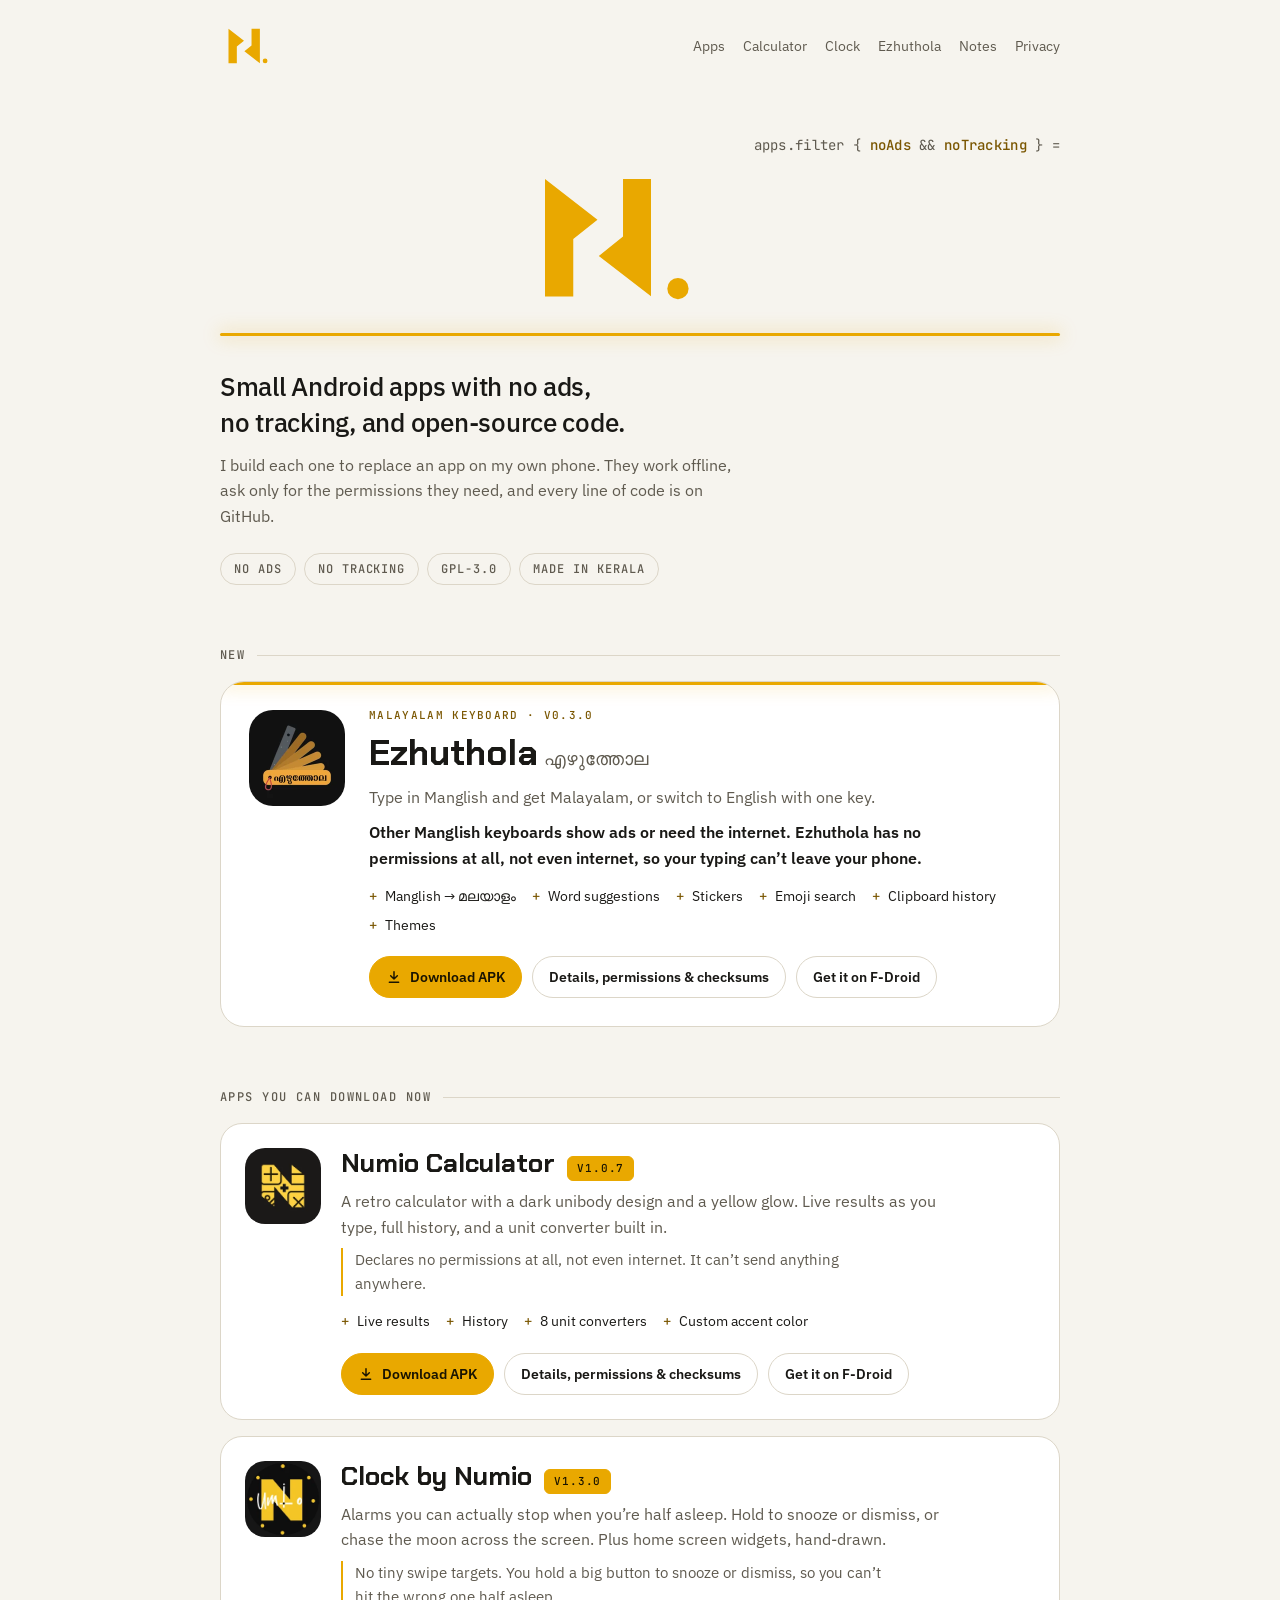
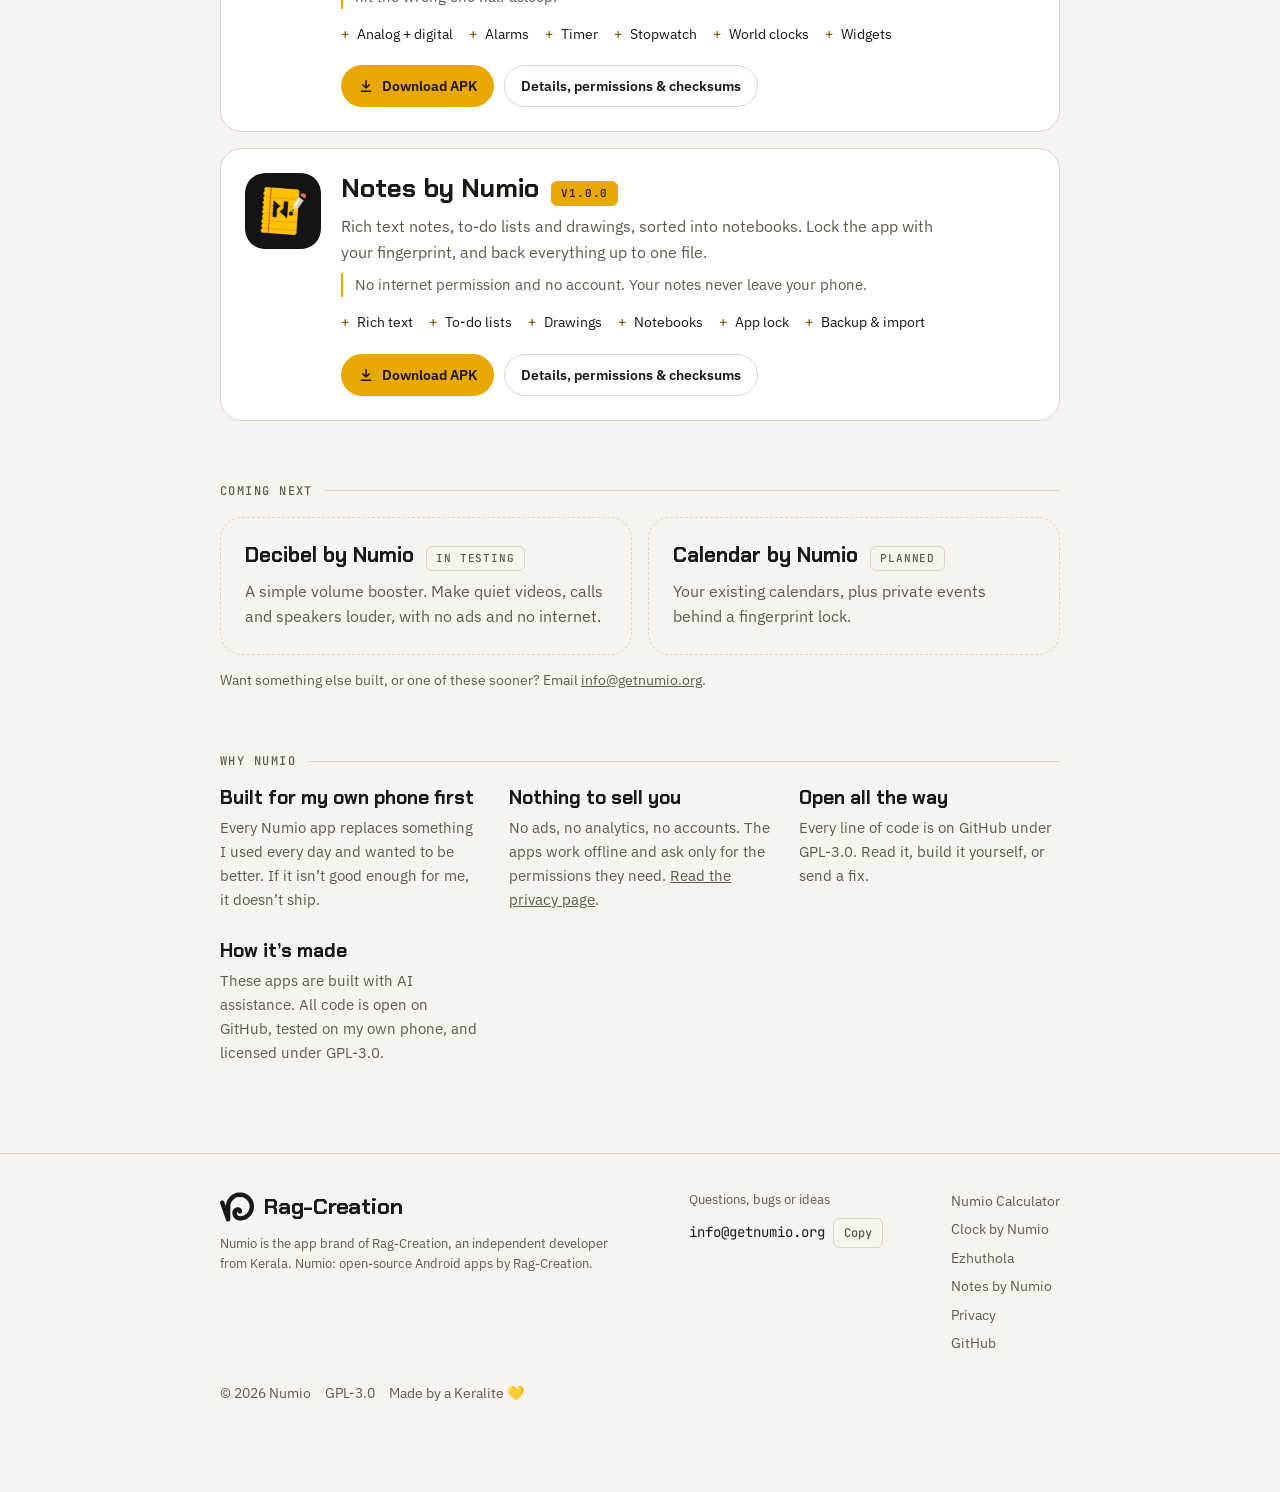
==== index.html @ a5acff94 "Add Notes by Numio, Decibel by Numio in testing" ====
<!doctype html>
<html lang="en">
<head>
<meta charset="utf-8">
<meta name="viewport" content="width=device-width, initial-scale=1, viewport-fit=cover">
<title>Numio: open-source Android apps with no ads</title>
<meta name="description" content="Numio makes small, open-source Android apps with no ads and no tracking: Numio Calculator, Clock by Numio, Notes by Numio, and Ezhuthola, a Malayalam keyboard. By Rag-Creation.">
<meta name="theme-color" content="#0f0f0e">
<link rel="canonical" href="https://getnumio.org/">
<link rel="icon" href="/favicon.svg" type="image/svg+xml">
<link rel="icon" href="/favicon.ico" sizes="32x32">
<link rel="apple-touch-icon" href="/apple-touch-icon.png">
<meta property="og:type" content="website">
<meta property="og:site_name" content="Numio">
<meta property="og:title" content="Numio: open-source Android apps with no ads">
<meta property="og:description" content="Numio makes small, open-source Android apps with no ads and no tracking: Numio Calculator, Clock by Numio, Notes by Numio, and Ezhuthola, a Malayalam keyboard. By Rag-Creation.">
<meta property="og:url" content="https://getnumio.org/">
<meta property="og:image" content="https://getnumio.org/assets/img/og.png">
<meta property="og:image:width" content="1200">
<meta property="og:image:height" content="630">
<meta property="og:image:alt" content="Numio logo: open-source Android apps, no ads, no tracking">
<meta name="twitter:card" content="summary_large_image">
<meta name="twitter:title" content="Numio: open-source Android apps with no ads">
<meta name="twitter:description" content="Numio makes small, open-source Android apps with no ads and no tracking: Numio Calculator, Clock by Numio, Notes by Numio, and Ezhuthola, a Malayalam keyboard. By Rag-Creation.">
<meta name="twitter:image" content="https://getnumio.org/assets/img/og.png">
<link rel="preload" href="/assets/fonts/chakra-petch-700.woff" as="font" type="font/woff" crossorigin><link rel="preload" href="/assets/fonts/ibm-plex-sans.woff" as="font" type="font/woff" crossorigin>
<link rel="stylesheet" href="/assets/site.css">

</head>
<body>
<a class="skip" href="#main">Skip to content</a>
<div class="wrap">
  <header class="top">
    <a class="mark" href="/" aria-label="Numio home"><svg class="nmark" viewBox="0 0 1000 1000" aria-hidden="true"><polygon points="151.7,190 428.4,404.2 300.7,507 300.7,810 151.7,810" fill="var(--amber)"/><polygon points="712.1,810 435.4,595.8 563.1,493 563.1,190 712.1,190" fill="var(--amber)"/><circle cx="805.7" cy="767.4" r="42.6" fill="var(--amber)"/></svg></a>
    <nav aria-label="Main">
      <a href="#apps">Apps</a>
      <a href="/calculator/">Calculator</a>
      <a href="/clock/">Clock</a>
      <a href="/ezhuthola/">Ezhuthola</a>
      <a href="/notes/">Notes</a>
      <a href="/privacy/">Privacy</a>
    </nav>
  </header>
</div>
<main id="main">
<div class="wrap">
  <section class="hero" aria-labelledby="wordmark">
    <div class="readout" aria-hidden="true">apps.filter { <b>noAds</b> &amp;&amp; <b>noTracking</b> } =</div>
    <h1 id="wordmark" aria-label="Numio" title="Tap to play"><svg class="hn" viewBox="151.7 190 560.4 620" aria-hidden="true"><polygon points="151.7,190 428.4,404.2 300.7,507 300.7,810 151.7,810"/><polygon points="712.1,810 435.4,595.8 563.1,493 563.1,190 712.1,190"/></svg><span class="umio" aria-hidden="true">umio</span><span class="dot" aria-hidden="true"></span></h1>
    <div class="underline" aria-hidden="true"></div>
    <p class="lede">Small Android apps with no ads, no tracking, and open-source code.</p>
    <p class="sublede">I build each one to replace an app on my own phone. They work offline, ask only for the permissions they need, and every line of code is on GitHub.</p>
    <ul class="pledge"><li>No ads</li><li>No tracking</li><li>GPL-3.0</li><li>Made in Kerala</li></ul>
  </section>

  <section class="block" aria-labelledby="ez-label">
    <h2 class="section-label" id="ez-label">New</h2>
    <article class="flagship">
      <img src="/assets/img/ezhuthola.webp" alt="Ezhuthola app icon: a palm leaf with the letter ഴ" width="96" height="96" loading="lazy">
      <div>
        <span class="eyebrow">Malayalam keyboard · v0.3.0</span>
        <h3>Ezhuthola<span class="ml" lang="ml">എഴുത്തോല</span></h3>
        <p>Type in Manglish and get Malayalam, or switch to English with one key.</p>
        <p><strong>Other Manglish keyboards show ads or need the internet. Ezhuthola has no permissions at all, not even internet, so your typing can’t leave your phone.</strong></p>
        <ul class="feats"><li>Manglish → മലയാളം</li><li>Word suggestions</li><li>Stickers</li><li>Emoji search</li><li>Clipboard history</li><li>Themes</li></ul>
        <div class="actions">
          <a class="btn primary" href="https://github.com/rag-creation/ezhuthola/releases/latest" target="_blank" rel="noopener"><svg viewBox="0 0 24 24" fill="none" stroke="currentColor" stroke-width="2.2" stroke-linecap="round" stroke-linejoin="round" aria-hidden="true"><path d="M12 4v11M7 10l5 5 5-5M5 20h14"/></svg>Download APK</a>
          <a class="btn" href="/ezhuthola/">Details, permissions &amp; checksums</a>
          <a class="btn" href="https://f-droid.org/packages/com.rr.numio.ezhuthola/" target="_blank" rel="noopener">Get it on F-Droid</a>
        </div>
      </div>
    </article>
  </section>

  <section class="block" id="apps" aria-labelledby="apps-label">
    <h2 class="section-label" id="apps-label">Apps you can download now</h2>
    <div class="apps">
      <article class="app">
        <img class="icon" src="/assets/img/calculator.webp" alt="Numio Calculator app icon" width="76" height="76" loading="lazy">
        <div>
          <div class="app-head"><h3><a href="/calculator/">Numio Calculator</a></h3><span class="status live">v1.0.7</span></div>
          <p>A retro calculator with a dark unibody design and a yellow glow. Live results as you type, full history, and a unit converter built in.</p>
          <p class="diff">Declares no permissions at all, not even internet. It can’t send anything anywhere.</p>
          <ul class="feats"><li>Live results</li><li>History</li><li>8 unit converters</li><li>Custom accent color</li></ul>
          <div class="actions">
            <a class="btn primary" href="https://github.com/rag-creation/numio/releases/latest" target="_blank" rel="noopener"><svg viewBox="0 0 24 24" fill="none" stroke="currentColor" stroke-width="2.2" stroke-linecap="round" stroke-linejoin="round" aria-hidden="true"><path d="M12 4v11M7 10l5 5 5-5M5 20h14"/></svg>Download APK</a>
            <a class="btn" href="/calculator/">Details, permissions &amp; checksums</a>
            <a class="btn" href="https://f-droid.org/packages/com.rr.numio/" target="_blank" rel="noopener">Get it on F-Droid</a>
          </div>
        </div>
      </article>
      <article class="app">
        <img class="icon" src="/assets/img/clock.webp" alt="Clock by Numio app icon" width="76" height="76" loading="lazy">
        <div>
          <div class="app-head"><h3><a href="/clock/">Clock by Numio</a></h3><span class="status live">v1.3.0</span></div>
          <p>Alarms you can actually stop when you’re half asleep. Hold to snooze or dismiss, or chase the moon across the screen. Plus home screen widgets, hand-drawn.</p>
          <p class="diff">No tiny swipe targets. You hold a big button to snooze or dismiss, so you can’t hit the wrong one half asleep.</p>
          <ul class="feats"><li>Analog + digital</li><li>Alarms</li><li>Timer</li><li>Stopwatch</li><li>World clocks</li><li>Widgets</li></ul>
          <div class="actions">
            <a class="btn primary" href="https://github.com/rag-creation/numio-clock/releases/latest" target="_blank" rel="noopener"><svg viewBox="0 0 24 24" fill="none" stroke="currentColor" stroke-width="2.2" stroke-linecap="round" stroke-linejoin="round" aria-hidden="true"><path d="M12 4v11M7 10l5 5 5-5M5 20h14"/></svg>Download APK</a>
            <a class="btn" href="/clock/">Details, permissions &amp; checksums</a>
            
          </div>
        </div>
      </article>
      <article class="app">
        <img class="icon" src="/assets/img/notes.webp" alt="Notes by Numio app icon" width="76" height="76" loading="lazy">
        <div>
          <div class="app-head"><h3><a href="/notes/">Notes by Numio</a></h3><span class="status live">v1.0.0</span></div>
          <p>Rich text notes, to-do lists and drawings, sorted into notebooks. Lock the app with your fingerprint, and back everything up to one file.</p>
          <p class="diff">No internet permission and no account. Your notes never leave your phone.</p>
          <ul class="feats"><li>Rich text</li><li>To-do lists</li><li>Drawings</li><li>Notebooks</li><li>App lock</li><li>Backup &amp; import</li></ul>
          <div class="actions">
            <a class="btn primary" href="https://github.com/rag-creation/numio-notes/releases/latest" target="_blank" rel="noopener"><svg viewBox="0 0 24 24" fill="none" stroke="currentColor" stroke-width="2.2" stroke-linecap="round" stroke-linejoin="round" aria-hidden="true"><path d="M12 4v11M7 10l5 5 5-5M5 20h14"/></svg>Download APK</a>
            <a class="btn" href="/notes/">Details, permissions &amp; checksums</a>
          </div>
        </div>
      </article>
    </div>
  </section>

  <section class="block" id="roadmap" aria-labelledby="road-label">
    <h2 class="section-label" id="road-label">Coming next</h2>
    <div class="soon">
      <article class="app"><div><div class="app-head"><h3>Decibel by Numio</h3><span class="status">In testing</span></div><p>A simple volume booster. Make quiet videos, calls and speakers louder, with no ads and no internet.</p></div></article>
      <article class="app"><div><div class="app-head"><h3>Calendar by Numio</h3><span class="status">Planned</span></div><p>Your existing calendars, plus private events behind a fingerprint lock.</p></div></article>
    </div>
    <p class="note">Want something else built, or one of these sooner? Email <a href="mailto:info@getnumio.org">info@getnumio.org</a>.</p>
  </section>

  <section class="block" id="why" aria-labelledby="why-label">
    <h2 class="section-label" id="why-label">Why Numio</h2>
    <div class="why">
      <div><h3>Built for my own phone first</h3><p>Every Numio app replaces something I used every day and wanted to be better. If it isn’t good enough for me, it doesn’t ship.</p></div>
      <div><h3>Nothing to sell you</h3><p>No ads, no analytics, no accounts. The apps work offline and ask only for the permissions they need. <a href="/privacy/">Read the privacy page</a>.</p></div>
      <div><h3>Open all the way</h3><p>Every line of code is on GitHub under GPL-3.0. Read it, build it yourself, or send a fix.</p></div>
      <div><h3>How it’s made</h3><p>These apps are built with AI assistance. All code is open on GitHub, tested on my own phone, and licensed under GPL-3.0.</p></div>
    </div>
  </section>
</div>
</main>
<footer id="contact">
  <div class="wrap">
    <div class="foot">
      <div class="foot-col">
        <a class="mark" href="https://github.com/rag-creation" target="_blank" rel="noopener" aria-label="Rag-Creation on GitHub"><svg class="flick" viewBox="0 0 200 200" aria-hidden="true"><path d="M116.6 14.5C115.4 14.5 114.1 14.6 112.8 14.6C111.5 14.7 110.2 14.7 109 14.9C107.7 15 106.4 15.2 105.2 15.4C103.9 15.5 102.6 15.6 101.4 15.8C100.1 16 98.9 16.4 97.6 16.7C96.4 16.9 95.1 17.2 93.9 17.5C92.6 17.9 91.4 18.3 90.2 18.8C89 19.2 87.8 19.7 86.7 20.2C85.5 20.7 84.3 21.2 83.1 21.7C82 22.2 80.8 22.7 79.6 23.3C78.5 23.9 77.4 24.5 76.3 25.1C75.2 25.8 74.1 26.5 73 27.2C71.9 27.9 70.9 28.6 69.8 29.3C68.8 30.1 67.8 30.9 66.8 31.7C65.8 32.5 64.8 33.3 63.8 34.1C62.9 34.9 61.9 35.8 61 36.7C60.1 37.6 59.2 38.5 58.3 39.4C57.4 40.3 56.5 41.3 55.6 42.2C54.8 43.2 54 44.1 53.1 45.1C52.3 46.1 51.6 47.2 50.8 48.2C50 49.2 49.2 50.2 48.5 51.3C47.8 52.3 47.1 53.4 46.4 54.5C45.8 55.6 45.1 56.7 44.5 57.8C43.9 58.9 43.3 60.1 42.8 61.2C42.2 62.4 41.6 63.5 41.1 64.7C40.6 65.9 40.2 67.1 39.8 68.3C39.3 69.5 38.8 70.7 38.4 71.9C38.1 73.1 37.7 74.4 37.4 75.6C37.1 76.8 36.8 78.1 36.5 79.3C36.3 80.6 36.1 81.9 35.9 83.1C35.7 84.4 35.5 85.6 35.3 86.9C35.1 88.2 35.2 89.6 34.9 90.7C34.6 91.8 34 93.6 33.6 93.4C33.1 93.3 32.7 91.1 32.2 89.9C31.8 88.7 31.3 87.5 30.9 86.3C30.5 85 30.1 83.8 29.6 82.6C29.2 81.4 28.8 80.2 28.4 79C27.9 77.8 27.5 76.6 27.1 75.4C26.7 74.2 26.3 72.9 25.8 71.8C25.3 70.6 24.8 69.4 24.1 68.3C23.5 67.2 22.7 66.1 21.8 65.2C21 64.3 20 63.5 18.9 62.8C17.8 62.2 16.6 61.6 15.3 61.4C14.1 61.1 12.8 61 11.5 61.2C10.3 61.3 9 61.6 7.8 62.1C6.6 62.6 5.5 63.3 4.5 64.1C3.6 64.9 2.8 66 2.1 67.1C1.4 68.1 0.9 69.4 0.6 70.6C0.2 71.8 -0 73.1 0 74.4C0 75.6 0.4 76.9 0.7 78.1C1 79.4 1.4 80.6 1.8 81.8C2.2 83 2.7 84.2 3.1 85.4C3.6 86.6 4 87.8 4.4 89C4.8 90.2 5.2 91.5 5.7 92.7C6.1 93.9 6.5 95.1 6.9 96.3C7.4 97.5 7.8 98.7 8.2 99.9C8.7 101.1 9.1 102.3 9.5 103.5C9.9 104.7 10.4 105.9 10.8 107.1C11.2 108.4 11.6 109.6 12.1 110.8C12.5 112 12.9 113.2 13.3 114.4C13.8 115.6 14.2 116.8 14.6 118C15 119.2 15.5 120.4 15.9 121.6C16.3 122.8 16.7 124 17.2 125.3C17.6 126.5 18 127.7 18.5 128.9C18.9 130.1 19.3 131.3 19.7 132.5C20.2 133.7 20.6 134.9 21 136.1C21.4 137.3 21.9 138.5 22.3 139.7C22.7 140.9 23.1 142.2 23.6 143.4C24 144.6 24.4 145.8 24.8 147C25.3 148.2 25.7 149.4 26.1 150.6C26.5 151.8 27 153 27.4 154.2C27.8 155.4 28.2 156.6 28.7 157.9C29.1 159.1 29.5 160.3 30 161.5C30.4 162.7 30.8 163.9 31.2 165.1C31.6 166.3 32.1 167.5 32.5 168.7C32.9 169.9 33.3 171.1 33.8 172.3C34.2 173.5 34.6 174.8 35.1 176C35.6 177.1 36.1 178.3 36.8 179.4C37.5 180.4 38.4 181.4 39.3 182.3C40.2 183.1 41.3 184 42.4 184.6C43.5 185.1 44.8 185.4 46.1 185.5C47.3 185.7 48.6 185.6 49.9 185.4C51.1 185.2 52.4 184.7 53.5 184.2C54.7 183.6 55.8 183 56.8 182.2C57.7 181.3 58.4 180.2 59 179.1C59.6 178 59.9 176.7 60.2 175.4C60.5 174.2 60.5 172.9 60.6 171.6C60.7 170.4 60.6 169.1 60.6 167.8C60.6 166.5 60.6 165.2 60.6 163.9C60.6 162.7 60.6 161.4 60.6 160.1C60.6 158.8 60.6 157.5 60.6 156.3C60.6 155 60.6 153.7 60.6 152.4C60.6 151.1 60.6 149.9 60.6 148.6C60.6 147.3 60.6 146 60.6 144.7C60.6 143.5 60.6 142.2 60.6 140.9C60.6 139.6 60.6 138.3 60.6 137.1C60.6 135.8 60.6 134.5 60.6 133.2C60.6 131.9 60.6 130.7 60.6 129.4C60.6 128.1 60.6 126.8 60.6 125.5C60.6 124.3 60.6 123 60.6 121.7C60.6 120.4 60.6 119.1 60.6 117.9C60.6 116.6 60.6 115.3 60.6 114C60.6 112.7 60.6 111.5 60.6 110.2C60.6 108.9 60.6 107.6 60.6 106.3C60.6 105.1 60.6 103.8 60.6 102.5C60.6 101.2 60.6 99.9 60.6 98.7C60.6 97.4 60.7 96.1 60.8 94.8C60.9 93.5 60.9 92.3 61 91C61.1 89.7 61.2 88.4 61.4 87.2C61.6 85.9 62 84.7 62.4 83.5C62.8 82.2 63.2 81 63.5 79.8C63.9 78.6 64.2 77.3 64.7 76.1C65.1 74.9 65.7 73.8 66.2 72.6C66.8 71.5 67.4 70.3 68 69.2C68.7 68.1 69.3 67 70 65.9C70.7 64.9 71.6 63.9 72.4 62.9C73.2 61.9 74 60.9 74.9 60C75.7 59 76.5 58 77.4 57.1C78.3 56.2 79.3 55.4 80.2 54.5C81.2 53.6 82.1 52.7 83.1 51.9C84.1 51.1 85.1 50.3 86.2 49.7C87.3 49 88.4 48.4 89.5 47.8C90.7 47.2 91.8 46.6 92.9 46C94.1 45.4 95.2 44.8 96.4 44.4C97.6 43.9 98.8 43.5 100.1 43.2C101.3 42.8 102.5 42.4 103.8 42.1C105 41.8 106.2 41.6 107.5 41.4C108.8 41.2 110.1 41.1 111.3 41C112.6 40.8 113.9 40.6 115.1 40.5C116.4 40.5 117.7 40.5 119 40.5C120.3 40.6 121.5 40.8 122.8 40.9C124.1 41.1 125.4 41.1 126.6 41.3C127.9 41.5 129.2 41.7 130.4 42C131.6 42.3 132.9 42.7 134.1 43C135.3 43.4 136.6 43.7 137.8 44.2C139 44.6 140.1 45.2 141.2 45.8C142.4 46.3 143.5 47 144.6 47.6C145.8 48.2 146.9 48.7 148 49.4C149.1 50.1 150.2 50.8 151.2 51.6C152.2 52.4 153.1 53.3 154 54.1C155 55 156 55.8 156.9 56.7C157.8 57.6 158.6 58.6 159.5 59.6C160.3 60.5 161.1 61.5 161.9 62.5C162.7 63.5 163.6 64.5 164.3 65.5C165.1 66.6 165.7 67.7 166.3 68.8C167 69.9 167.6 71 168.2 72.1C168.7 73.3 169.3 74.4 169.8 75.6C170.3 76.8 170.6 78.1 171 79.3C171.4 80.5 171.8 81.7 172.1 82.9C172.5 84.2 172.9 85.4 173.1 86.7C173.4 87.9 173.4 89.2 173.6 90.5C173.7 91.7 173.8 93 173.9 94.3C173.9 95.6 174 96.9 174 98.1C173.9 99.4 173.8 100.7 173.7 102C173.6 103.2 173.4 104.5 173.3 105.8C173.1 107 172.9 108.3 172.6 109.6C172.4 110.8 171.9 112 171.6 113.2C171.2 114.5 170.9 115.7 170.5 116.9C170 118.1 169.5 119.3 169 120.5C168.4 121.6 167.8 122.7 167.2 123.9C166.6 125 166.1 126.2 165.4 127.3C164.7 128.3 164 129.4 163.2 130.4C162.4 131.4 161.6 132.4 160.8 133.4C160 134.4 159.2 135.4 158.4 136.4C157.5 137.3 156.6 138.2 155.6 139C154.7 139.9 153.6 140.7 152.7 141.5C151.7 142.3 150.7 143.2 149.7 143.9C148.7 144.7 147.6 145.3 146.5 146C145.4 146.7 144.2 147.2 143.1 147.8C142 148.4 140.9 149.1 139.7 149.6C138.5 150.2 137.4 150.7 136.2 151.1C134.9 151.5 133.7 151.8 132.4 152.1C131.2 152.4 130 152.8 128.7 153.1C127.5 153.3 126.2 153.5 124.9 153.6C123.7 153.7 122.4 153.7 121.1 153.8C119.8 153.8 118.5 153.9 117.3 153.8C116 153.8 114.7 153.7 113.4 153.4C112.2 153.1 111 152.8 109.8 152.3C108.6 151.8 107.4 151.2 106.4 150.5C105.4 149.8 104.4 148.8 103.6 147.9C102.7 146.9 102 145.9 101.3 144.8C100.6 143.7 100 142.6 99.6 141.4C99.1 140.2 98.8 138.9 98.7 137.7C98.5 136.4 98.4 135 98.6 133.8C98.9 132.6 99.4 131.3 100.2 130.4C101 129.5 102.5 128.2 103.3 128.4C104.2 128.5 104.8 130.2 105.5 131.2C106.2 132.3 106.7 133.5 107.5 134.5C108.3 135.5 109.3 136.4 110.3 137.1C111.4 137.8 112.6 138.3 113.8 138.6C115 139 116.3 139 117.6 139C118.9 139 120.2 138.9 121.4 138.5C122.6 138.1 123.8 137.5 124.8 136.7C125.8 136 126.8 135 127.5 134C128.3 133 128.9 131.8 129.3 130.7C129.7 129.5 130 128.2 130.1 126.9C130.2 125.6 130.2 124.3 130 123.1C129.9 121.8 129.6 120.5 129.3 119.3C128.9 118.1 128.5 116.9 127.9 115.7C127.4 114.6 126.7 113.5 126 112.4C125.2 111.4 124.4 110.4 123.5 109.5C122.6 108.5 121.7 107.6 120.7 106.8C119.7 106 118.6 105.3 117.5 104.7C116.4 104.1 115.2 103.5 114.1 103.1C112.9 102.6 111.6 102.3 110.4 102C109.1 101.8 107.8 101.7 106.5 101.7C105.3 101.7 104 101.8 102.7 101.9C101.4 102.1 100.2 102.2 98.9 102.5C97.7 102.8 96.4 103.1 95.2 103.5C94 103.9 92.8 104.3 91.6 104.9C90.4 105.4 89.3 106 88.2 106.6C87.1 107.3 86.1 108.1 85.1 108.9C84.1 109.7 83.1 110.5 82.2 111.4C81.3 112.3 80.5 113.3 79.7 114.3C78.9 115.3 78.1 116.3 77.4 117.4C76.7 118.5 76.1 119.6 75.6 120.8C75.1 121.9 74.7 123.2 74.3 124.4C73.9 125.6 73.4 126.8 73.2 128.1C72.9 129.3 72.8 130.6 72.7 131.9C72.6 133.1 72.6 134.4 72.6 135.7C72.6 137 72.7 138.3 72.9 139.5C73 140.8 73.1 142.1 73.3 143.3C73.6 144.6 73.9 145.8 74.3 147.1C74.6 148.3 74.9 149.6 75.4 150.7C75.8 151.9 76.3 153.1 76.9 154.3C77.5 155.4 78.1 156.6 78.7 157.6C79.4 158.7 80.1 159.8 80.8 160.9C81.6 161.9 82.4 162.9 83.2 163.8C84 164.8 84.8 165.9 85.7 166.8C86.6 167.7 87.6 168.5 88.6 169.3C89.6 170.1 90.5 171 91.6 171.7C92.6 172.5 93.7 173.1 94.8 173.8C95.9 174.4 97 175.1 98.2 175.6C99.3 176.2 100.5 176.7 101.7 177.1C102.9 177.6 104.2 177.9 105.4 178.2C106.6 178.6 107.9 178.9 109.1 179.2C110.4 179.4 111.7 179.4 112.9 179.5C114.2 179.6 115.5 179.7 116.8 179.8C118 179.8 119.3 179.7 120.6 179.7C121.9 179.6 123.2 179.6 124.4 179.5C125.7 179.4 127 179.3 128.3 179.2C129.5 179 130.8 178.8 132.1 178.6C133.3 178.4 134.6 178.1 135.8 177.8C137.1 177.5 138.3 177.1 139.5 176.8C140.7 176.4 142 176 143.2 175.7C144.4 175.3 145.6 174.9 146.8 174.4C148 174 149.2 173.5 150.4 173C151.6 172.5 152.8 172 153.9 171.4C155.1 170.9 156.2 170.3 157.3 169.7C158.4 169 159.5 168.4 160.6 167.7C161.7 167 162.8 166.3 163.8 165.6C164.8 164.8 165.8 164 166.8 163.2C167.9 162.5 168.9 161.7 169.9 160.9C170.9 160.1 171.8 159.2 172.7 158.3C173.7 157.5 174.6 156.6 175.6 155.7C176.5 154.8 177.3 153.8 178.2 152.9C179.1 152 180 151 180.8 150.1C181.6 149.1 182.4 148.1 183.2 147.1C184 146.1 184.8 145.1 185.5 144C186.2 143 186.9 141.9 187.6 140.8C188.3 139.7 189 138.6 189.6 137.5C190.2 136.4 190.8 135.3 191.4 134.1C192 133 192.5 131.8 193.1 130.7C193.6 129.5 194.1 128.3 194.5 127.1C195 125.9 195.4 124.7 195.8 123.5C196.3 122.3 196.7 121.1 197 119.9C197.3 118.6 197.6 117.4 197.9 116.1C198.2 114.9 198.5 113.6 198.7 112.4C198.9 111.1 199 109.8 199.1 108.6C199.3 107.3 199.5 106 199.6 104.7C199.7 103.5 199.8 102.2 199.9 100.9C199.9 99.6 200 98.3 200 97.1C200 95.8 199.9 94.5 199.9 93.2C199.8 92 199.8 90.7 199.6 89.4C199.5 88.1 199.3 86.9 199.1 85.6C199 84.3 198.8 83 198.6 81.8C198.4 80.5 198.1 79.3 197.8 78C197.6 76.8 197.3 75.5 197 74.3C196.6 73.1 196.2 71.9 195.8 70.6C195.3 69.4 194.9 68.2 194.4 67C194 65.8 193.5 64.7 192.9 63.5C192.4 62.3 191.9 61.2 191.3 60C190.7 58.9 190.1 57.7 189.5 56.6C188.9 55.5 188.2 54.4 187.5 53.3C186.8 52.3 186.1 51.2 185.4 50.2C184.6 49.1 183.8 48.1 183 47.1C182.2 46.1 181.5 45.1 180.6 44.1C179.8 43.2 178.9 42.2 178.1 41.3C177.2 40.3 176.3 39.4 175.4 38.5C174.5 37.6 173.5 36.7 172.6 35.9C171.7 35 170.7 34.1 169.8 33.3C168.8 32.4 167.8 31.6 166.8 30.9C165.8 30.1 164.8 29.3 163.7 28.6C162.7 27.8 161.6 27.2 160.5 26.5C159.4 25.8 158.3 25.1 157.2 24.5C156.1 23.9 154.9 23.3 153.8 22.8C152.6 22.2 151.4 21.7 150.3 21.2C149.1 20.7 147.9 20.2 146.7 19.7C145.5 19.2 144.3 18.8 143.1 18.3C141.9 17.9 140.7 17.5 139.5 17.2C138.2 16.9 137 16.6 135.7 16.4C134.5 16.1 133.2 15.8 132 15.6C130.7 15.4 129.4 15.3 128.1 15.2C126.9 15 125.6 14.8 124.3 14.7C123 14.6 121.8 14.6 120.5 14.6C119.2 14.5 117.9 14.5 116.6 14.5Z" fill="currentColor"/></svg><span>Rag-Creation</span></a>
        <small style="margin-top:10px">Numio is the app brand of Rag-Creation, an independent developer from Kerala. Numio: open-source Android apps by Rag-Creation.</small>
      </div>
      <div class="foot-col">
        <small>Questions, bugs or ideas</small>
        <div class="email"><code id="mail">info@getnumio.org</code><button class="copy" data-copy="mail" type="button">Copy</button></div>
      </div>
      <nav class="foot-links" aria-label="Footer">
        <a href="/calculator/">Numio Calculator</a>
        <a href="/clock/">Clock by Numio</a>
        <a href="/ezhuthola/">Ezhuthola</a>
        <a href="/notes/">Notes by Numio</a>
        <a href="/privacy/">Privacy</a>
        <a href="https://github.com/rag-creation" target="_blank" rel="noopener">GitHub</a>
      </nav>
    </div>
    <div class="made">
      <span>&copy; 2026 <button id="brand" type="button" aria-label="Numio">Numio</button></span>
      <span>GPL-3.0</span>
      <span>Made by a Keralite 💛</span>
    </div>
    <div id="egg" aria-live="polite"></div>
  </div>
</footer>
<script src="/assets/site.js" defer></script>
</body>
</html>
---- assets/site.css ----
/* Numio site. Layout: one narrow column, like a phone display. Dark-first, yellow accent. */
@font-face { font-family: "Chakra Petch"; src: url("fonts/chakra-petch-600.woff") format("woff"); font-weight: 600; font-display: swap; }
@font-face { font-family: "Chakra Petch"; src: url("fonts/chakra-petch-700.woff") format("woff"); font-weight: 700; font-display: swap; }
@font-face { font-family: "IBM Plex Sans"; src: url("fonts/ibm-plex-sans.woff") format("woff"); font-weight: 100 700; font-display: swap; }
@font-face { font-family: "JetBrains Mono"; src: url("fonts/jetbrains-mono.woff") format("woff"); font-weight: 100 800; font-display: swap; }

:root {
  --bg: #0f0f0e;
  --panel: #191816;
  --panel-2: #211f1c;
  --line: #2e2b27;
  --fg: #f1eee6;
  --muted: #a8a397;
  --amber: #ffc21a;
  --amber-text: #ffc21a;
  --amber-ink: #1a1400;
  --glow: rgba(255, 194, 26, .35);
  --ok: #7fd18b;
  --display: "Chakra Petch", "Helvetica Neue", Arial, sans-serif;
  --body: "IBM Plex Sans", system-ui, -apple-system, sans-serif;
  --mono: "JetBrains Mono", ui-monospace, Menlo, monospace;
  color-scheme: dark;
}
@media (prefers-color-scheme: light) {
  :root:not([data-theme="dark"]) {
    --bg: #f6f4ee; --panel: #ffffff; --panel-2: #efece4; --line: #dcd6c8; --fg: #191815; --muted: #5f5a4f;
    --amber: #e9a800; --amber-text: #7a5600; --amber-ink: #1a1400; --glow: rgba(233, 168, 0, .28); --ok: #2f7a3b; color-scheme: light;
  }
}
:root[data-theme="light"] {
  --bg: #f6f4ee; --panel: #ffffff; --panel-2: #efece4; --line: #dcd6c8; --fg: #191815; --muted: #5f5a4f;
  --amber: #e9a800; --amber-text: #7a5600; --amber-ink: #1a1400; --glow: rgba(233, 168, 0, .28); --ok: #2f7a3b; color-scheme: light;
}

* { box-sizing: border-box; }
html { scroll-behavior: smooth; }
body { margin: 0; background: var(--bg); color: var(--fg); font: 400 16px/1.6 var(--body); -webkit-font-smoothing: antialiased; }
.wrap { max-width: 880px; margin: 0 auto; padding-inline: 20px; }
a { color: inherit; }
a:hover { color: var(--amber-text); }
:focus-visible { outline: 2px solid var(--amber); outline-offset: 3px; border-radius: 6px; }
.skip { position: absolute; left: -9999px; top: 8px; background: var(--amber); color: var(--amber-ink); padding: 8px 12px; border-radius: 8px; font-weight: 600; z-index: 10; }
.skip:focus { left: 12px; }
img { max-width: 100%; }
code, kbd { font-family: var(--mono); font-size: .92em; }

/* Top bar */
.top { display: flex; align-items: center; justify-content: space-between; gap: 16px; padding-block: 18px; }
.mark { display: flex; align-items: center; gap: 10px; text-decoration: none; }
.nmark { width: 56px; height: 56px; display: block; flex: none; }
.flick { width: 34px; height: 34px; display: block; flex: none; color: var(--fg); }
.mark span { font: 700 22px/1 var(--display); letter-spacing: -.01em; }
.top nav { display: flex; flex-wrap: wrap; gap: 4px 18px; font-size: 14px; color: var(--muted); justify-content: flex-end; }
.top nav a { text-decoration: none; padding-block: 6px; }
.top nav a:hover, .top nav a[aria-current="page"] { color: var(--fg); }

/* Home hero */
.hero { padding-block: 44px 64px; }
.readout { font: 400 14px/1.4 var(--mono); color: var(--muted); text-align: right; letter-spacing: .02em; margin-bottom: 8px; }
.readout b { color: var(--amber-text); font-weight: 500; }
.hero h1 { margin: 0; text-align: right; font: 700 clamp(64px, 17vw, 168px)/.9 var(--display); letter-spacing: -.02em; }
h1 .hn { height: .7em; width: auto; fill: var(--amber); display: inline-block; vertical-align: baseline; margin-right: .06em; }
h1 .umio { display: inline-block; white-space: nowrap; vertical-align: baseline; }
h1 .dot { display: inline-block; width: .1em; height: .1em; border-radius: 50%; background: var(--amber); margin-left: .05em; vertical-align: baseline; }
#wordmark { cursor: pointer; -webkit-tap-highlight-color: transparent; }
#wordmark .umio { clip-path: inset(0 0 0 0); transition: clip-path .8s cubic-bezier(.75,0,.2,1), opacity .5s ease .25s; }
#wordmark.logo .umio { clip-path: inset(0 100% 0 0); opacity: 0; transition: clip-path .8s cubic-bezier(.75,0,.2,1), opacity .5s ease .15s; }
#wordmark .dot { position: relative; transition: transform .8s cubic-bezier(.75,0,.2,1); }
#wordmark.logo .dot { transform: translateX(calc(-1 * var(--umio-w, 0px))) scale(1.25); }
.underline { height: 3px; margin-top: 18px; background: var(--amber); box-shadow: 0 0 18px 2px var(--glow); border-radius: 2px; }
.lede { margin: 32px 0 0; max-width: 34ch; font: 500 clamp(20px, 3.4vw, 26px)/1.4 var(--body); letter-spacing: -.01em; text-wrap: balance; }
.sublede { margin: 12px 0 0; color: var(--muted); max-width: 52ch; }
.pledge { display: flex; flex-wrap: wrap; gap: 8px; margin: 24px 0 0; padding: 0; list-style: none; }
.pledge li { font: 500 12px/1 var(--mono); text-transform: uppercase; letter-spacing: .08em; border: 1px solid var(--line); border-radius: 999px; padding: 9px 13px; color: var(--muted); }

/* Sections */
section { scroll-margin-top: 16px; }
.section-label { font: 500 12px/1 var(--mono); text-transform: uppercase; letter-spacing: .12em; color: var(--muted); display: flex; align-items: center; gap: 12px; margin: 0 0 20px; }
.section-label::after { content: ""; flex: 1; height: 1px; background: var(--line); }
.block { padding-bottom: 64px; }
h2.title { font: 700 clamp(26px, 5vw, 34px)/1.15 var(--display); margin: 0 0 12px; letter-spacing: -.01em; text-wrap: balance; }
h3 { font: 700 22px/1.2 var(--display); margin: 0; }
p { margin: 0; }
.muted { color: var(--muted); }
.prose { max-width: 62ch; display: grid; gap: 14px; }
.prose h2 { font: 700 24px/1.2 var(--display); margin: 20px 0 0; }
.prose ul { margin: 0; padding-left: 20px; display: grid; gap: 6px; }

/* Flagship band (Ezhuthola) */
.flagship { background: var(--panel); border: 1px solid var(--line); border-radius: 24px; padding: 28px; display: grid; grid-template-columns: 96px 1fr; gap: 24px; position: relative; overflow: hidden; }
.flagship::before { content: ""; position: absolute; inset: 0 0 auto 0; height: 3px; background: var(--amber); box-shadow: 0 0 18px 2px var(--glow); }
.flagship > div { min-width: 0; }
.flagship img { width: 96px; height: 96px; border-radius: 24px; display: block; }
.flagship h3 { font-size: clamp(28px, 5vw, 36px); }
.flagship .ml { font-family: "Noto Sans Malayalam", "Manjari", sans-serif; color: var(--muted); font-size: 18px; margin-left: 6px; font-weight: 400; }
.flagship p { margin-top: 10px; color: var(--muted); max-width: 60ch; }
.flagship p strong { color: var(--fg); font-weight: 600; }
.eyebrow { font: 500 11px/1 var(--mono); text-transform: uppercase; letter-spacing: .12em; color: var(--amber-text); margin-bottom: 10px; display: block; }

/* App cards */
.apps { display: grid; gap: 16px; }
.app { background: var(--panel); border: 1px solid var(--line); border-radius: 22px; padding: 24px; display: grid; grid-template-columns: 76px 1fr; gap: 20px; align-items: start; }
.app img.icon { width: 76px; height: 76px; border-radius: 20px; display: block; }
.app > div { min-width: 0; }
.app-head { display: flex; flex-wrap: wrap; align-items: baseline; gap: 8px 12px; }
.app h3 { font-size: 26px; }
.app h3 a { text-decoration: none; }
.app p { margin-top: 8px; color: var(--muted); max-width: 60ch; }
.diff { margin-top: 12px; padding-left: 12px; border-left: 2px solid var(--amber); font-size: 15px; max-width: 60ch; }
.status { font: 500 11px/1 var(--mono); text-transform: uppercase; letter-spacing: .08em; padding: 6px 9px; border-radius: 6px; border: 1px solid var(--line); color: var(--muted); white-space: nowrap; }
.status.live { background: var(--amber); color: var(--amber-ink); border-color: var(--amber); }
.feats { margin: 14px 0 0; padding: 0; list-style: none; display: flex; flex-wrap: wrap; gap: 6px 16px; font-size: 14px; }
.feats li::before { content: "+ "; color: var(--amber-text); font-family: var(--mono); }
.actions { display: flex; flex-wrap: wrap; gap: 10px; margin-top: 20px; }
.btn { display: inline-flex; align-items: center; gap: 8px; text-decoration: none; font: 600 14px/1 var(--body); padding: 12px 16px; border-radius: 999px; border: 1px solid var(--line); background: transparent; color: var(--fg); cursor: pointer; }
.btn:hover { border-color: var(--muted); color: var(--fg); }
.btn.primary { background: var(--amber); color: var(--amber-ink); border-color: var(--amber); }
.btn.primary:hover { filter: brightness(1.06); color: var(--amber-ink); }
.btn.ghost { color: var(--muted); cursor: default; }
.btn svg { width: 16px; height: 16px; flex: none; }
.soon { display: grid; grid-template-columns: repeat(auto-fit, minmax(240px, 1fr)); gap: 16px; }
.soon .app { grid-template-columns: 1fr; border-style: dashed; background: transparent; }
.soon .app h3 { font-size: 21px; }

/* Why */
.why { display: grid; grid-template-columns: repeat(auto-fit, minmax(240px, 1fr)); gap: 28px; }
.why h3 { font-size: 19px; margin-bottom: 6px; }
.why p { color: var(--muted); font-size: 15px; }

/* App page */
.crumbs { font: 400 13px/1.4 var(--mono); color: var(--muted); margin-top: 8px; }
.crumbs a { text-decoration: none; }
.apphero { padding-block: 28px 44px; display: grid; grid-template-columns: 112px 1fr; gap: 24px; align-items: center; }
.apphero img { width: 112px; height: 112px; border-radius: 28px; display: block; }
.apphero > div { min-width: 0; }
.apphero h1 { margin: 0; font: 700 clamp(36px, 8vw, 60px)/1 var(--display); letter-spacing: -.02em; text-wrap: balance; }
.apphero p { margin-top: 12px; color: var(--muted); font-size: 18px; max-width: 52ch; }
.apphero .app-head { margin-top: 14px; }

.dl { background: var(--panel); border: 1px solid var(--line); border-radius: 22px; padding: 24px; display: grid; gap: 20px; }
.dl .actions { margin-top: 0; }
.facts { display: grid; grid-template-columns: max-content 1fr; gap: 10px 20px; margin: 0; font-size: 14px; }
.facts dt { color: var(--muted); }
.facts dd { margin: 0; min-width: 0; font-variant-numeric: tabular-nums; }
.hash { display: flex; align-items: flex-start; gap: 8px; flex-wrap: wrap; }
.hash code { font-size: 12.5px; line-height: 1.5; word-break: break-all; color: var(--fg); background: var(--panel-2); padding: 6px 8px; border-radius: 8px; flex: 1 1 260px; min-width: 0; }
.copy { font: 500 12px/1 var(--mono); padding: 8px 10px; border-radius: 6px; border: 1px solid var(--line); background: transparent; color: var(--muted); cursor: pointer; white-space: nowrap; }
.copy:hover { color: var(--fg); border-color: var(--muted); }

.shots { display: flex; gap: 12px; overflow-x: auto; padding-bottom: 8px; scroll-snap-type: x mandatory; }
.shots img { width: 180px; height: auto; border-radius: 14px; border: 1px solid var(--line); flex: none; scroll-snap-align: start; background: var(--panel); }

.featlist { margin: 0; padding: 0; list-style: none; display: grid; grid-template-columns: repeat(auto-fit, minmax(240px, 1fr)); gap: 10px 24px; }
.featlist li { padding-left: 22px; position: relative; }
.featlist li::before { content: "+"; position: absolute; left: 0; color: var(--amber-text); font-family: var(--mono); font-weight: 500; }

.perms { display: grid; gap: 0; border: 1px solid var(--line); border-radius: 16px; overflow: hidden; }
.perm { display: grid; grid-template-columns: minmax(0, 260px) 1fr; gap: 6px 20px; padding: 14px 18px; border-top: 1px solid var(--line); background: var(--panel); }
.perm:first-child { border-top: 0; }
.perm code { font-size: 12.5px; color: var(--amber-text); word-break: break-word; }
.perm p { color: var(--muted); font-size: 15px; }
.perm.none { grid-template-columns: 1fr; }
.perm.none strong { color: var(--fg); }
.note { margin-top: 14px; font-size: 14px; color: var(--muted); max-width: 70ch; }
.badge-ok { display: inline-flex; align-items: center; gap: 8px; font: 600 14px/1.3 var(--body); color: var(--ok); }

.steps { margin: 0; padding: 0; list-style: none; counter-reset: s; display: grid; gap: 14px; }
.steps li { counter-increment: s; display: grid; grid-template-columns: 32px 1fr; gap: 12px; align-items: start; }
.steps li::before { content: counter(s); width: 28px; height: 28px; border-radius: 50%; border: 1px solid var(--line); display: grid; place-items: center; font: 500 13px/1 var(--mono); color: var(--amber-text); }
.steps li > div { min-width: 0; }
.twocol { display: grid; grid-template-columns: repeat(auto-fit, minmax(300px, 1fr)); gap: 24px; }
.card { background: var(--panel); border: 1px solid var(--line); border-radius: 18px; padding: 22px; min-width: 0; }
.card h3 { font-size: 19px; margin-bottom: 12px; }
pre.cmd { margin: 8px 0 0; background: var(--panel-2); border-radius: 10px; padding: 10px 12px; overflow-x: auto; font: 400 13px/1.5 var(--mono); }
.linkrow { display: flex; flex-wrap: wrap; gap: 10px 22px; font-size: 15px; }
.linkrow a { text-decoration-color: var(--line); text-underline-offset: 3px; }

/* Footer */
footer { border-top: 1px solid var(--line); padding-block: 36px 48px; margin-top: 24px; }
.foot { display: flex; flex-wrap: wrap; justify-content: space-between; gap: 28px; }
.foot-col { min-width: 0; max-width: 40ch; }
.foot small { display: block; color: var(--muted); font-size: 13px; line-height: 1.5; }
.foot-links { display: grid; gap: 6px; font-size: 14px; }
.foot-links a { color: var(--muted); text-decoration: none; }
.foot-links a:hover { color: var(--fg); }
.email { display: flex; align-items: center; gap: 8px; margin-top: 8px; flex-wrap: wrap; }
.email code { font: 400 14px/1.4 var(--mono); word-break: break-all; user-select: all; }
.made { margin-top: 28px; color: var(--muted); font-size: 14px; display: flex; flex-wrap: wrap; gap: 6px 14px; align-items: center; }
#brand { background: none; border: 0; color: inherit; font: inherit; padding: 0; cursor: default; }
#egg { font: 600 18px/1.4 var(--display); color: var(--amber-text); min-height: 1.4em; margin-top: 14px; }

/* 404 */
.lost { padding-block: 64px 96px; display: grid; gap: 18px; justify-items: start; }
.lost .big { font: 700 clamp(80px, 22vw, 180px)/.9 var(--display); letter-spacing: -.03em; }
.lost .big span { color: var(--amber-text); }

@media (max-width: 560px) {
  .top nav { gap: 2px 14px; font-size: 13px; }
  .nmark { width: 44px; height: 44px; }
  .hero { padding-block: 28px 52px; }
  .app, .flagship { grid-template-columns: 1fr; padding: 20px; }
  .app img.icon { width: 64px; height: 64px; border-radius: 16px; }
  .flagship img { width: 80px; height: 80px; border-radius: 20px; }
  .apphero { grid-template-columns: 1fr; gap: 16px; padding-top: 16px; }
  .apphero img { width: 88px; height: 88px; border-radius: 22px; }
  .facts { grid-template-columns: 1fr; gap: 2px; }
  .facts dd { margin-bottom: 10px; }
  .perm { grid-template-columns: 1fr; }
  .shots img { width: 150px; }
}
@media (prefers-reduced-motion: reduce) { html { scroll-behavior: auto; } * { transition: none !important; } }
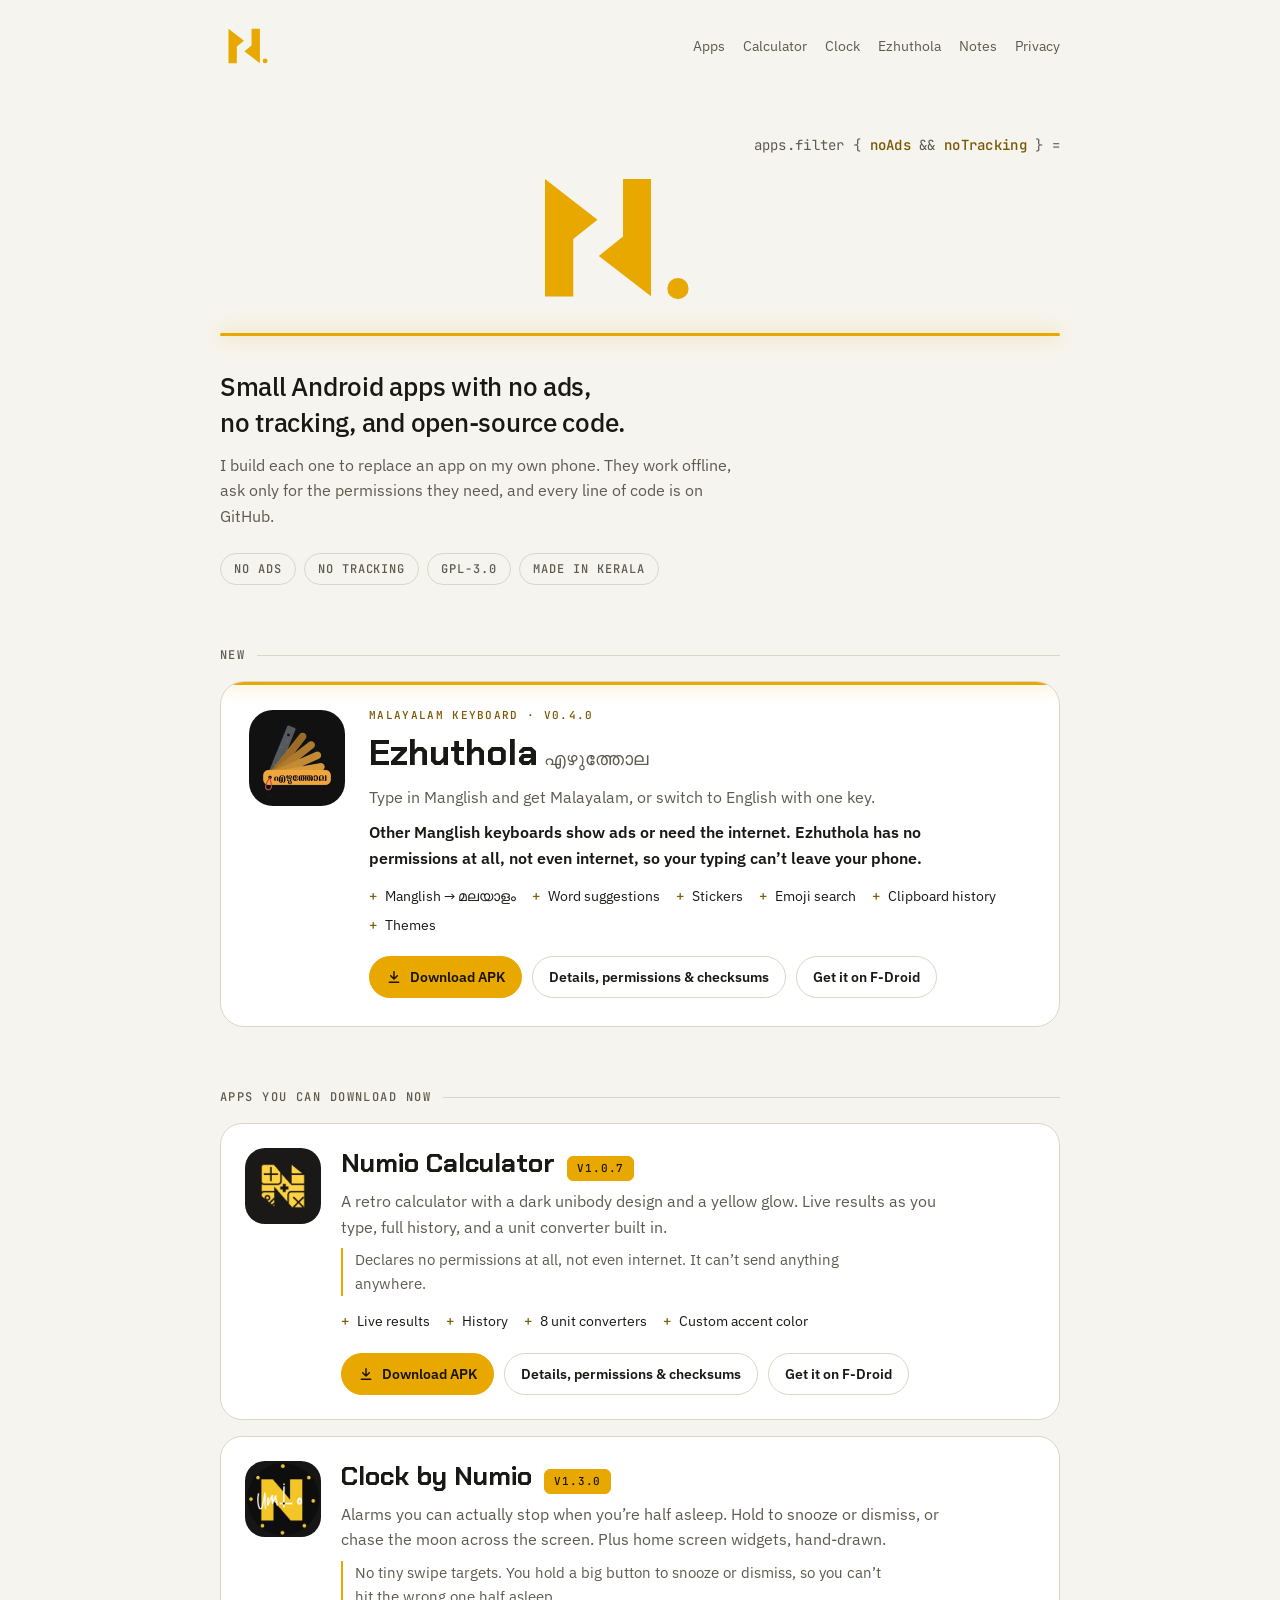
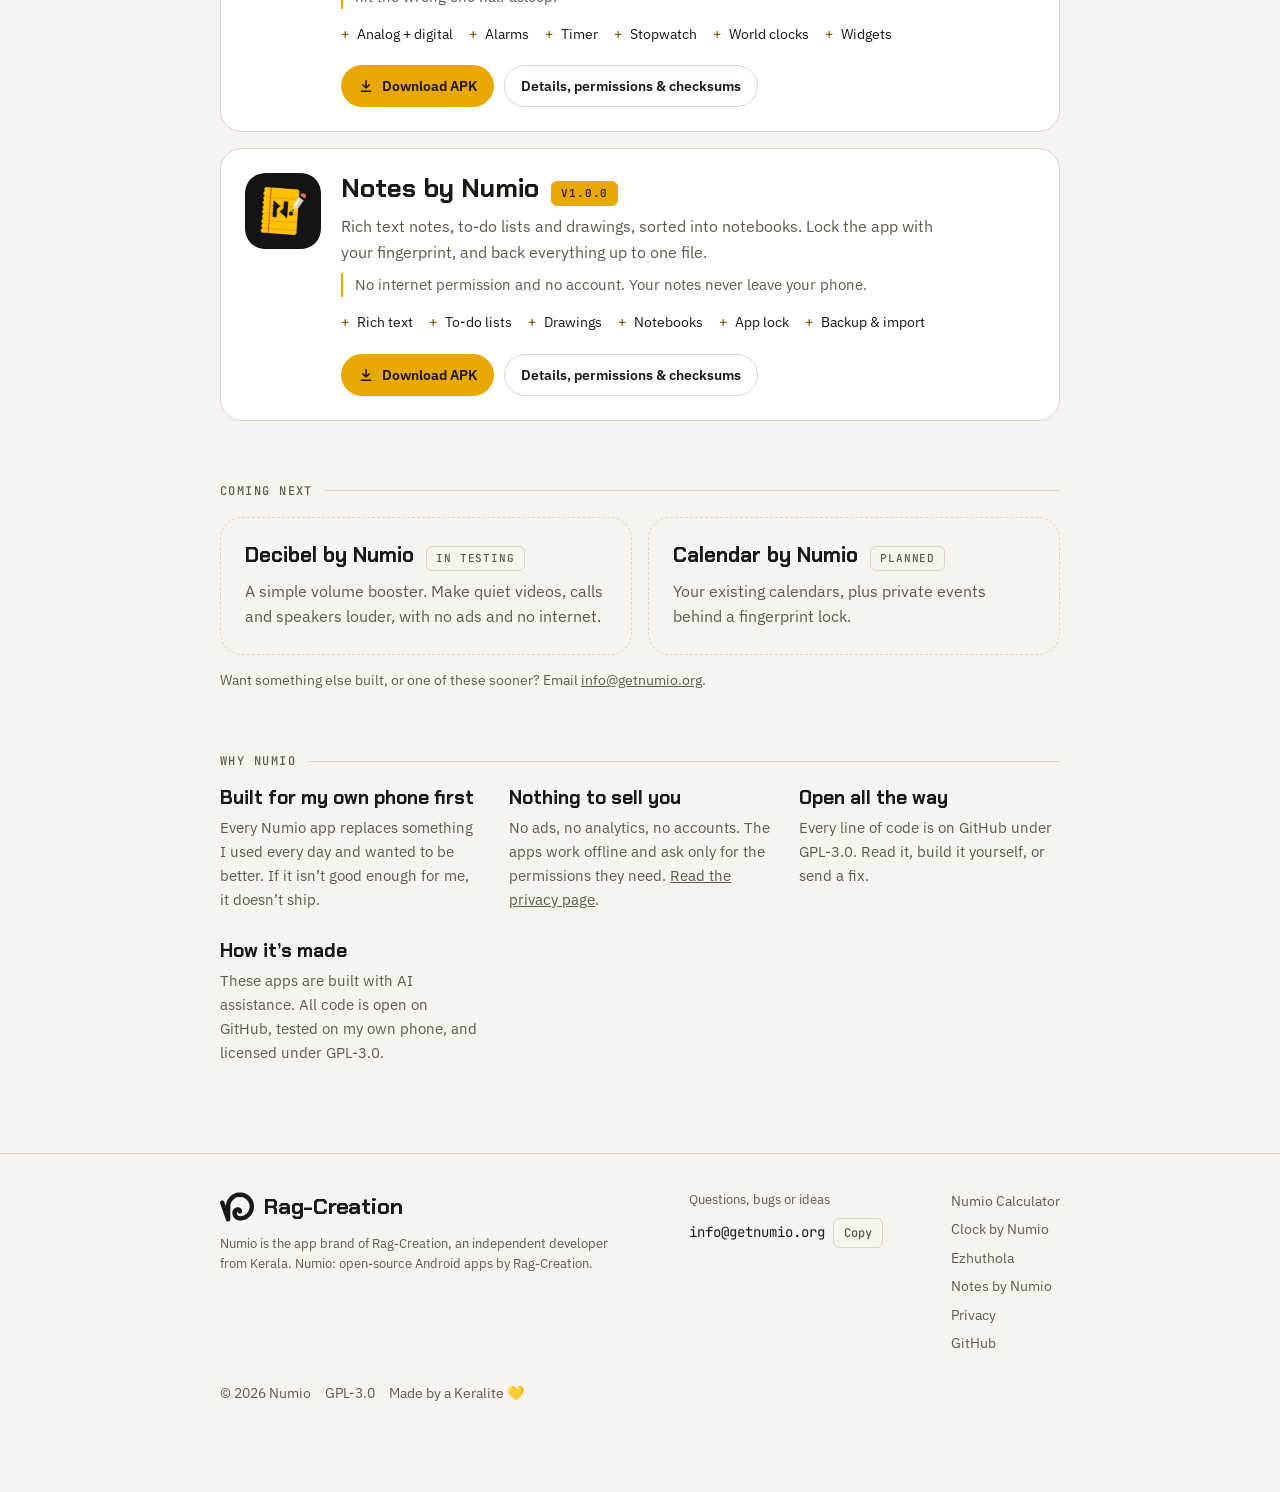
==== commit 05f76541: "Ezhuthola 0.4.0" ====
--- a/index.html
+++ b/index.html
@@ -58,7 +58,7 @@
     <article class="flagship">
       <img src="/assets/img/ezhuthola.webp" alt="Ezhuthola app icon: a palm leaf with the letter ഴ" width="96" height="96" loading="lazy">
       <div>
-        <span class="eyebrow">Malayalam keyboard · v0.3.0</span>
+        <span class="eyebrow">Malayalam keyboard · v0.4.0</span>
         <h3>Ezhuthola<span class="ml" lang="ml">എഴുത്തോല</span></h3>
         <p>Type in Manglish and get Malayalam, or switch to English with one key.</p>
         <p><strong>Other Manglish keyboards show ads or need the internet. Ezhuthola has no permissions at all, not even internet, so your typing can’t leave your phone.</strong></p>
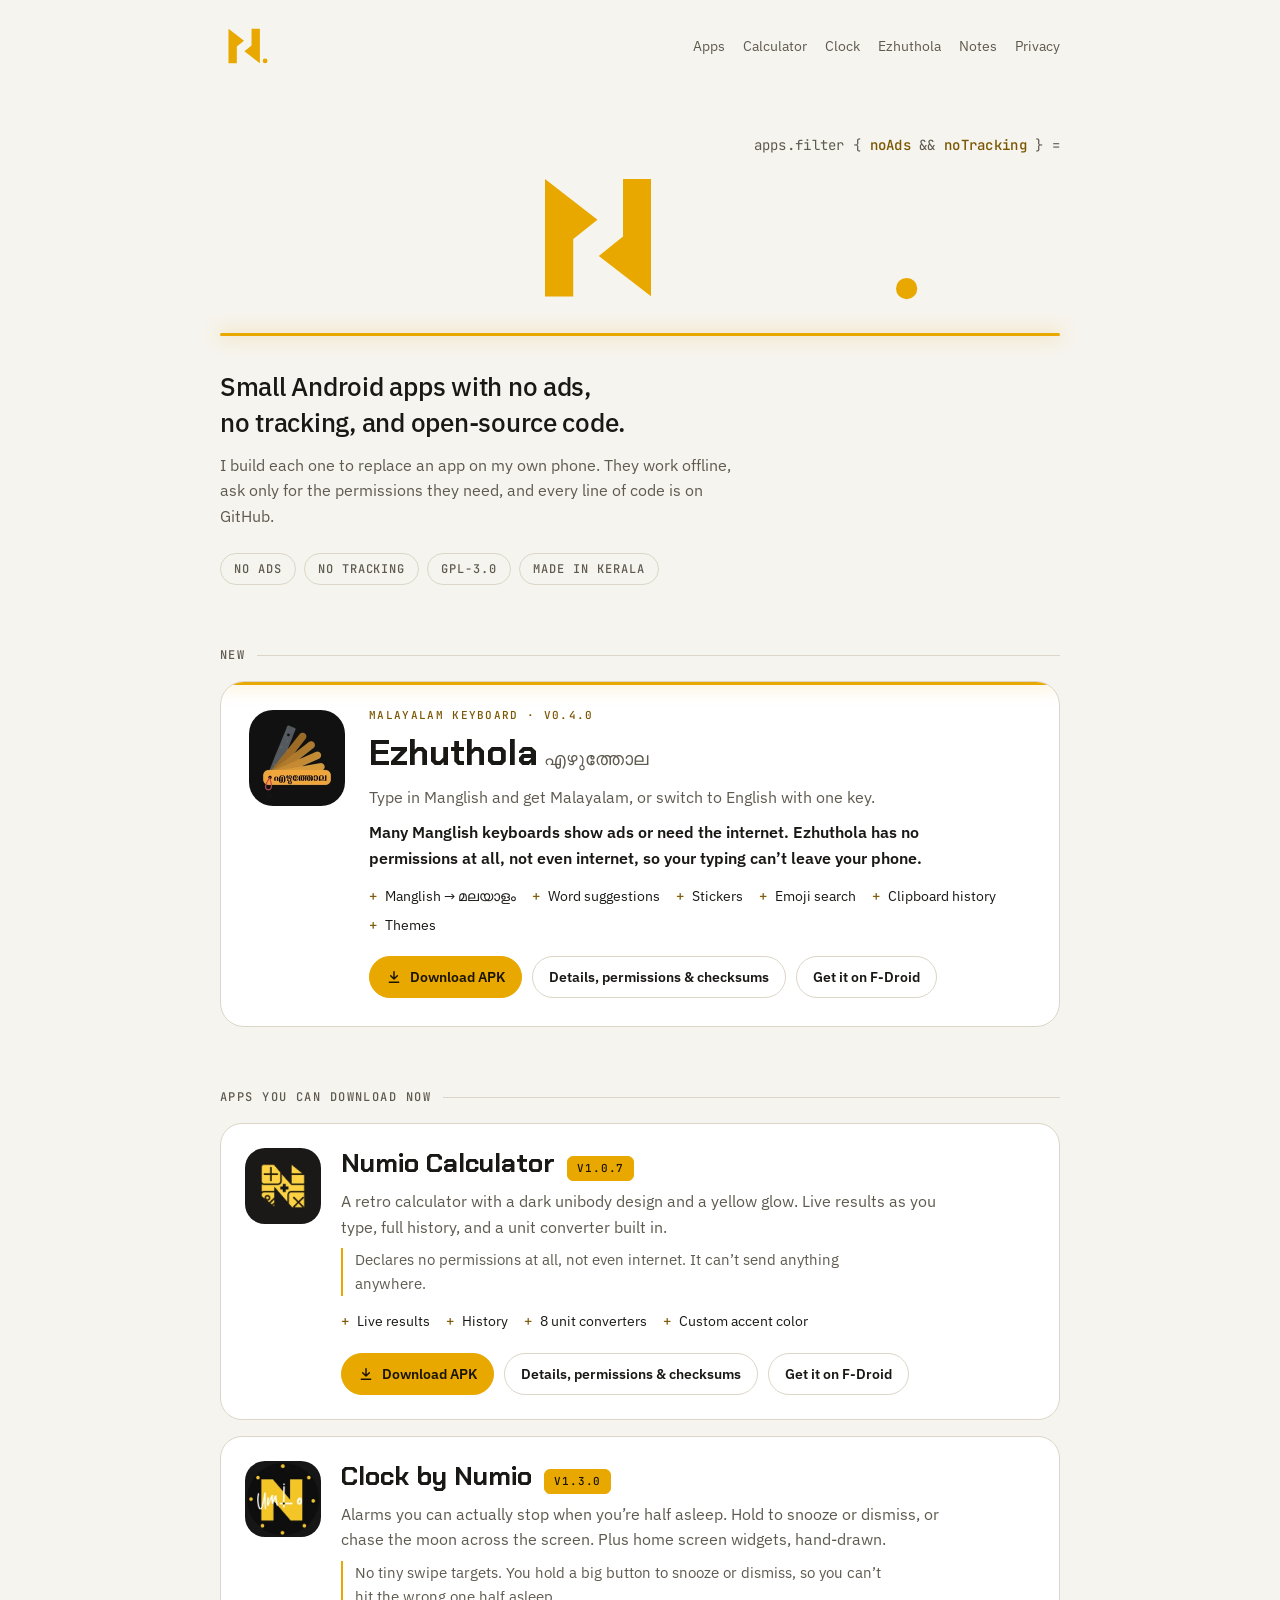
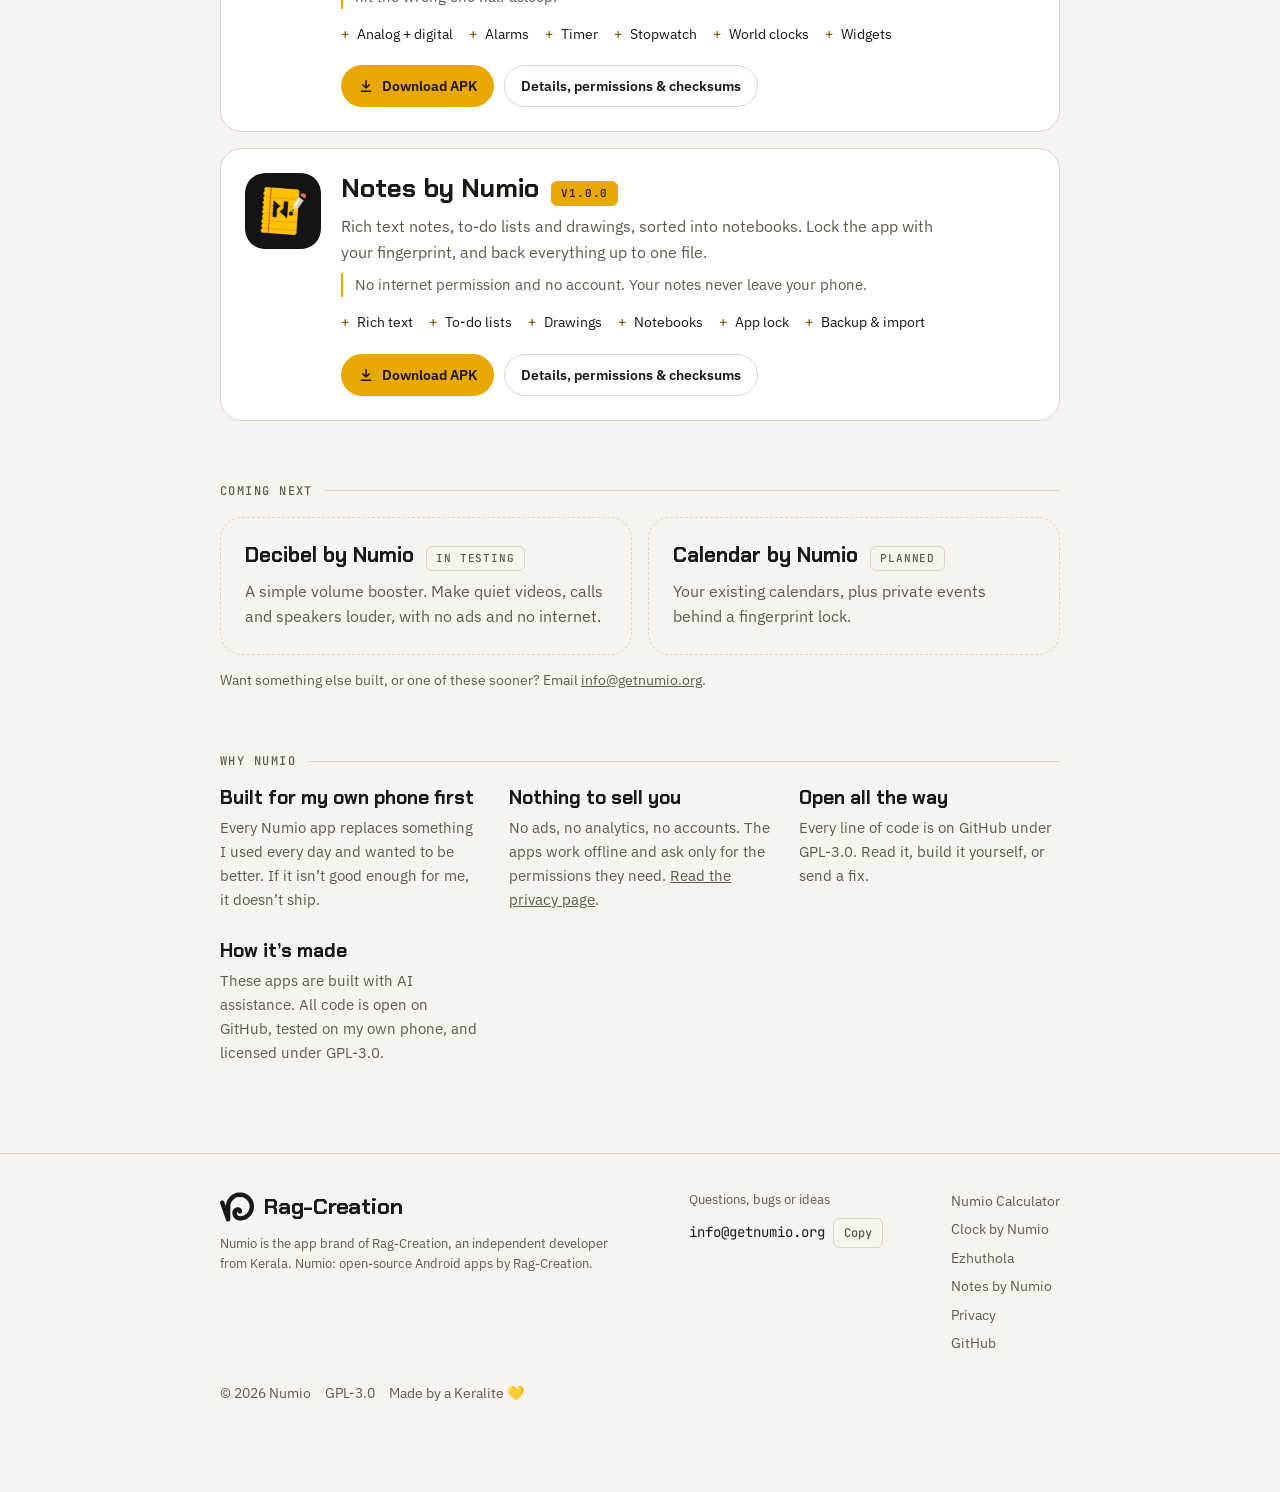
==== commit a945bc2b: "Ezhuthola: soften comparison with other keyboards" ====
--- a/index.html
+++ b/index.html
@@ -61,7 +61,7 @@
         <span class="eyebrow">Malayalam keyboard · v0.4.0</span>
         <h3>Ezhuthola<span class="ml" lang="ml">എഴുത്തോല</span></h3>
         <p>Type in Manglish and get Malayalam, or switch to English with one key.</p>
-        <p><strong>Other Manglish keyboards show ads or need the internet. Ezhuthola has no permissions at all, not even internet, so your typing can’t leave your phone.</strong></p>
+        <p><strong>Many Manglish keyboards show ads or need the internet. Ezhuthola has no permissions at all, not even internet, so your typing can’t leave your phone.</strong></p>
         <ul class="feats"><li>Manglish → മലയാളം</li><li>Word suggestions</li><li>Stickers</li><li>Emoji search</li><li>Clipboard history</li><li>Themes</li></ul>
         <div class="actions">
           <a class="btn primary" href="https://github.com/rag-creation/ezhuthola/releases/latest" target="_blank" rel="noopener"><svg viewBox="0 0 24 24" fill="none" stroke="currentColor" stroke-width="2.2" stroke-linecap="round" stroke-linejoin="round" aria-hidden="true"><path d="M12 4v11M7 10l5 5 5-5M5 20h14"/></svg>Download APK</a>
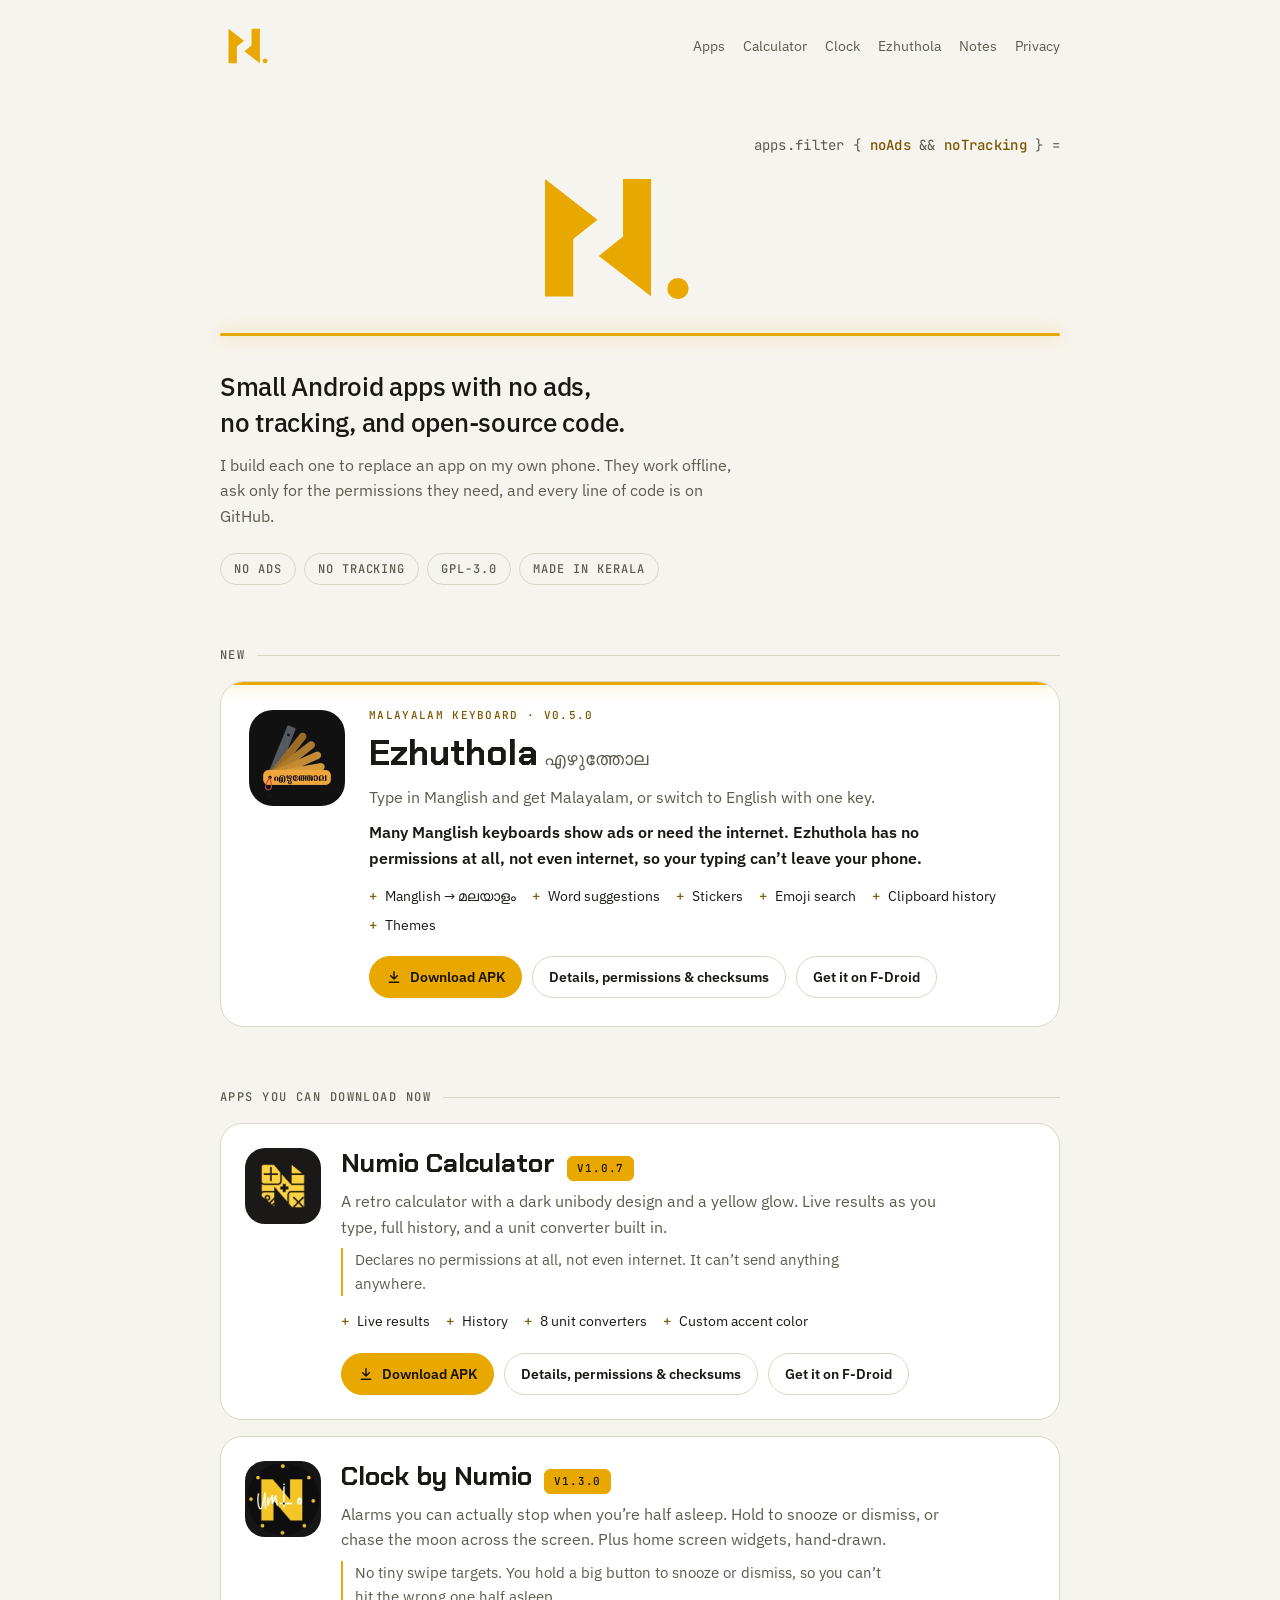
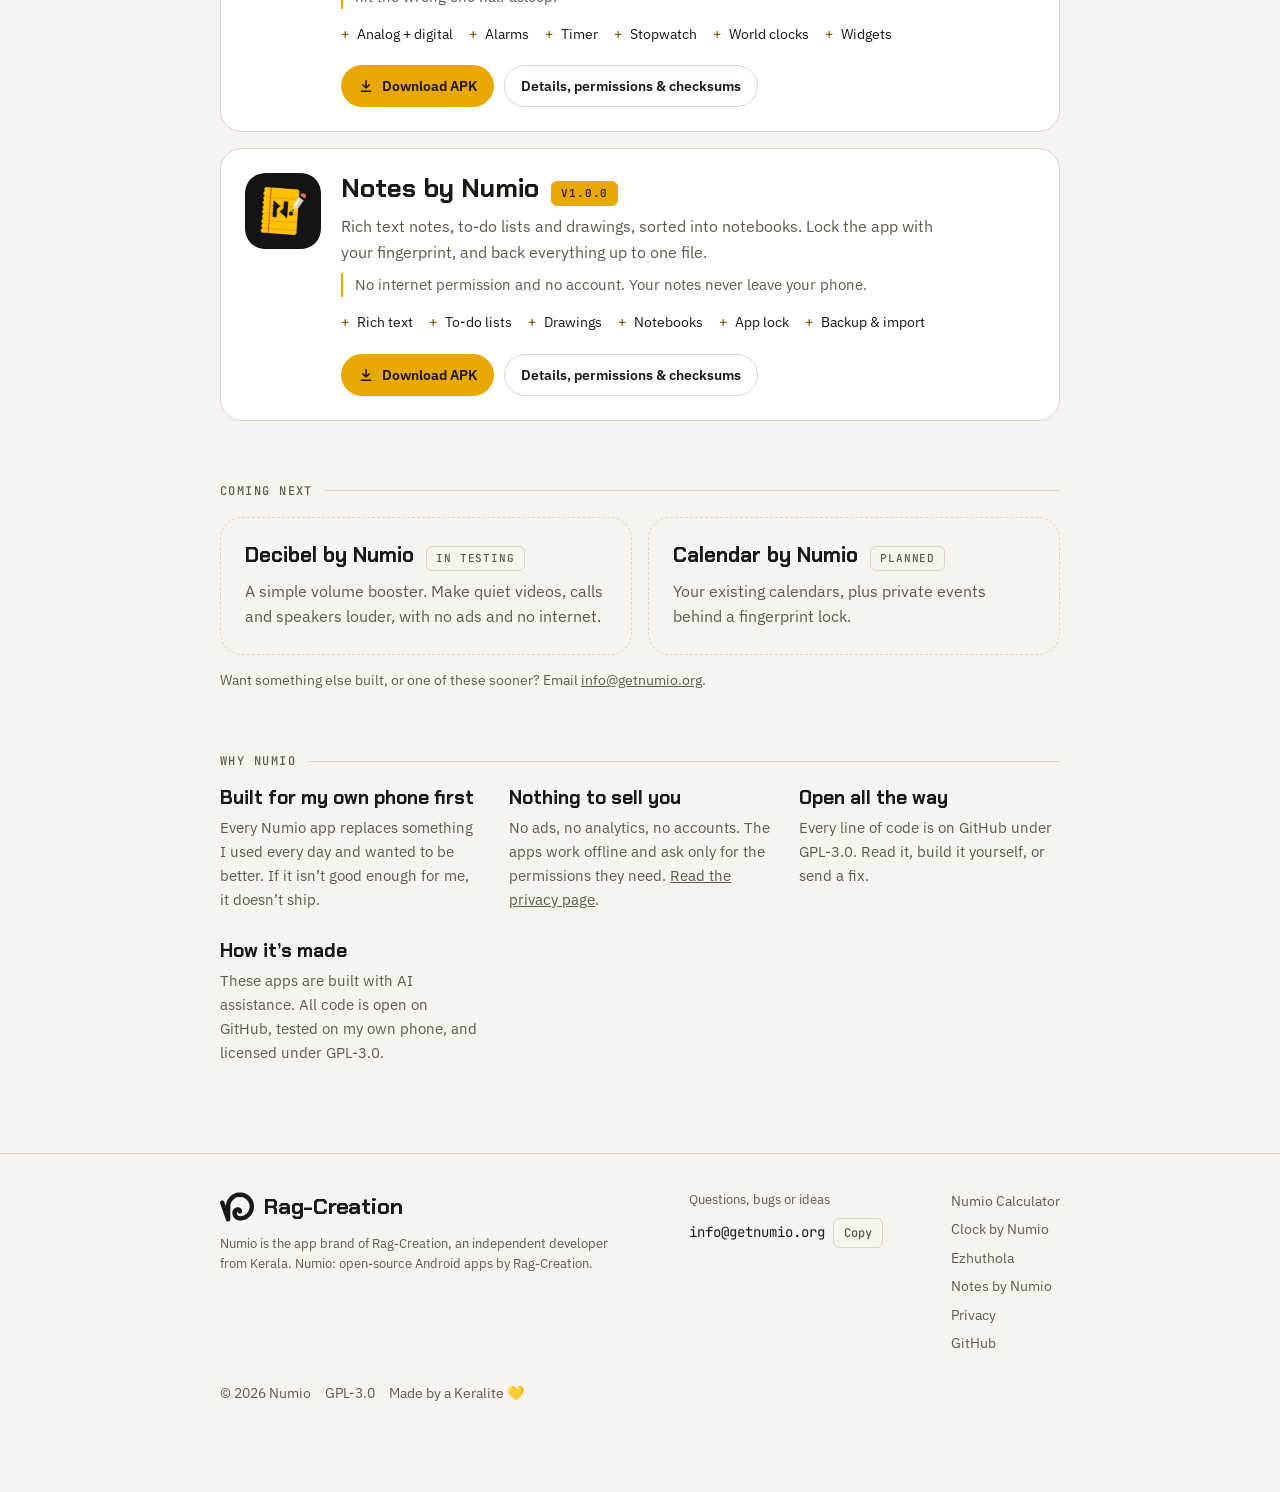
==== commit 692353ff: "Ezhuthola 0.5.0: version, file name, date and SHA-256" ====
--- a/index.html
+++ b/index.html
@@ -58,7 +58,7 @@
     <article class="flagship">
       <img src="/assets/img/ezhuthola.webp" alt="Ezhuthola app icon: a palm leaf with the letter ഴ" width="96" height="96" loading="lazy">
       <div>
-        <span class="eyebrow">Malayalam keyboard · v0.4.0</span>
+        <span class="eyebrow">Malayalam keyboard · v0.5.0</span>
         <h3>Ezhuthola<span class="ml" lang="ml">എഴുത്തോല</span></h3>
         <p>Type in Manglish and get Malayalam, or switch to English with one key.</p>
         <p><strong>Many Manglish keyboards show ads or need the internet. Ezhuthola has no permissions at all, not even internet, so your typing can’t leave your phone.</strong></p>
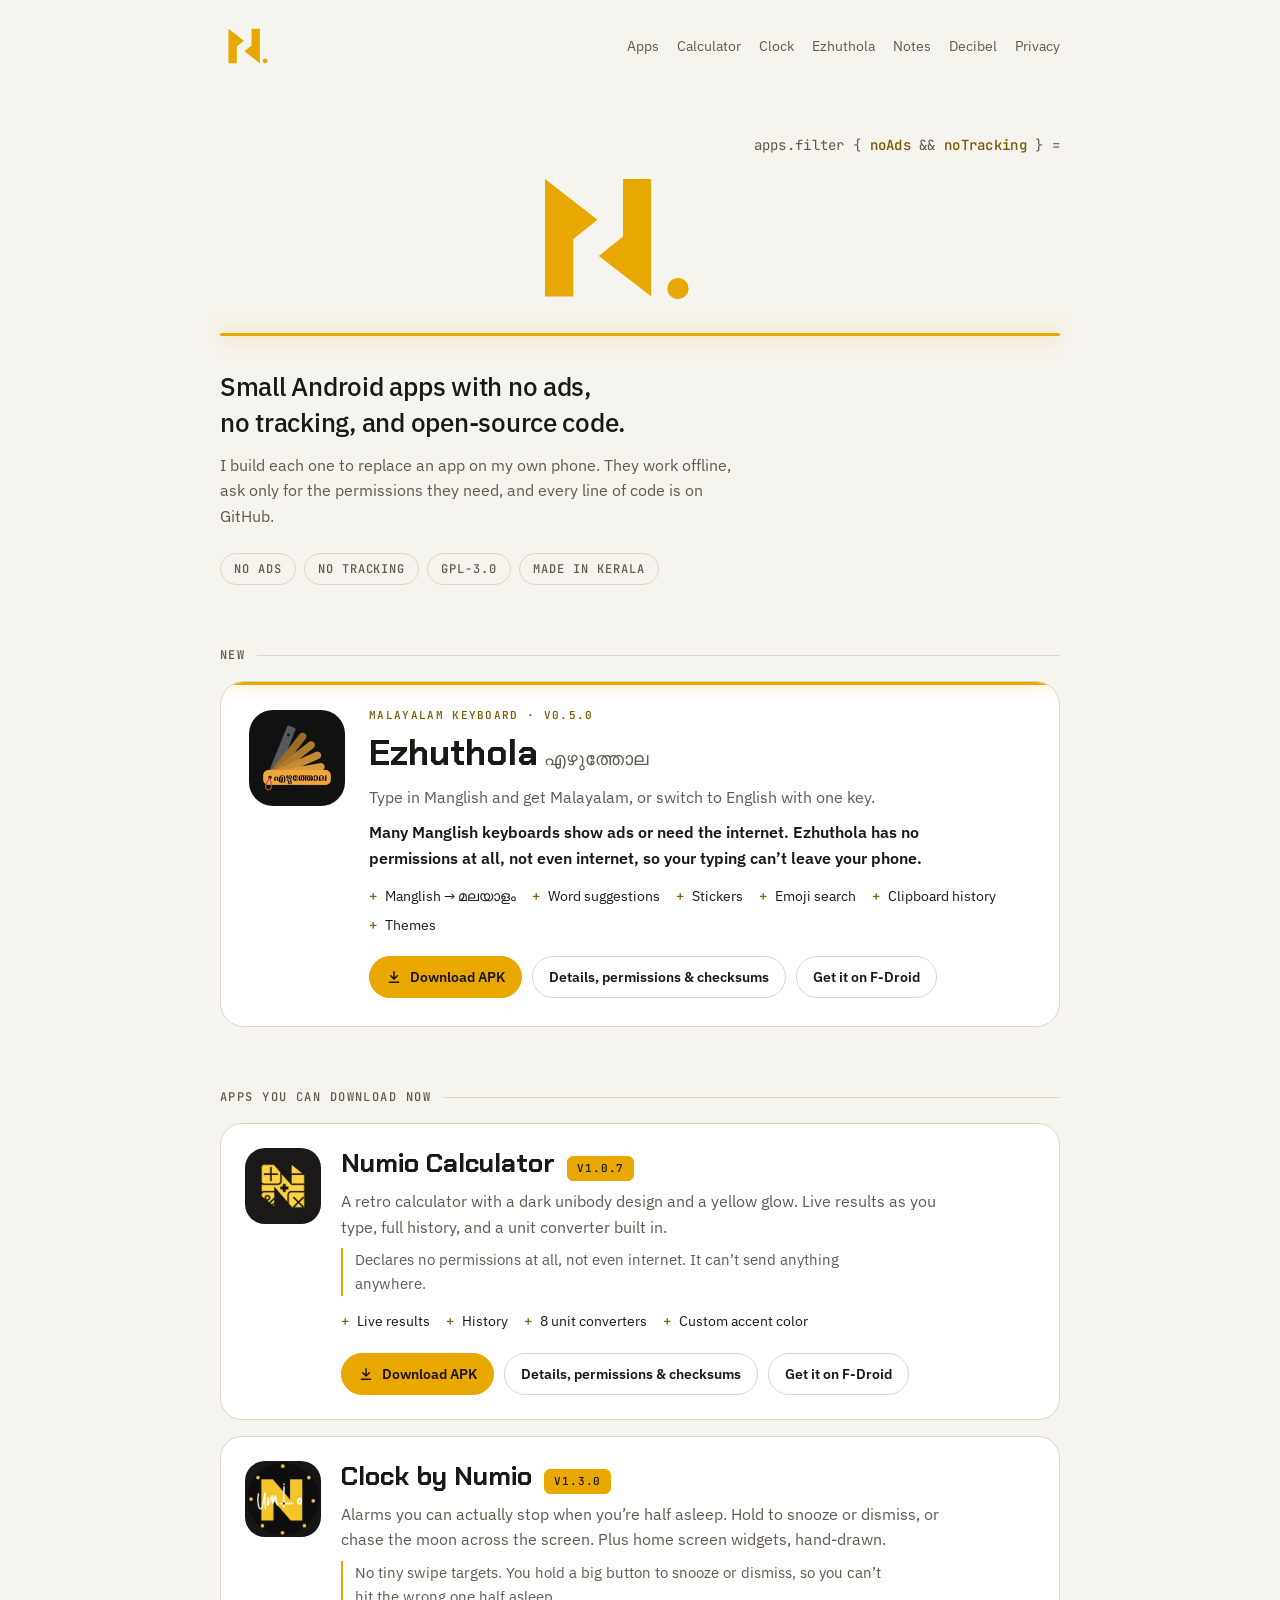
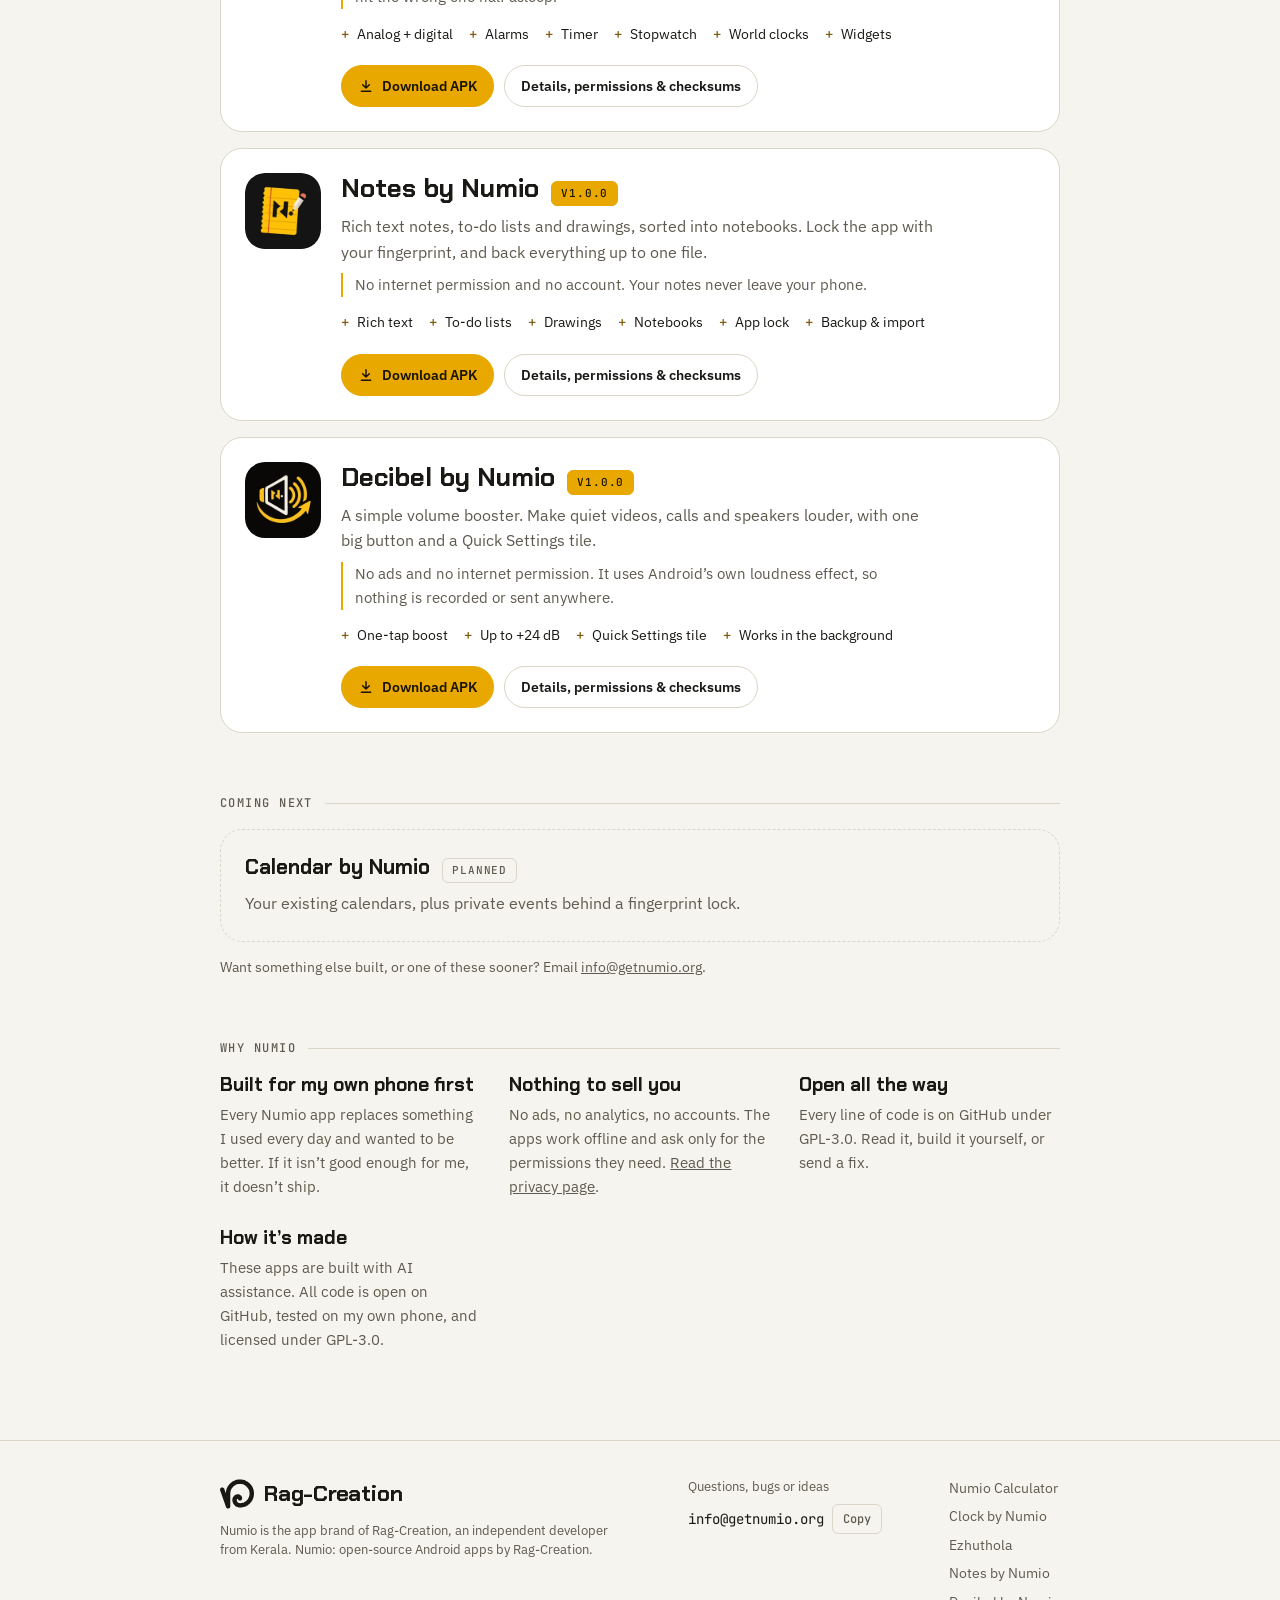
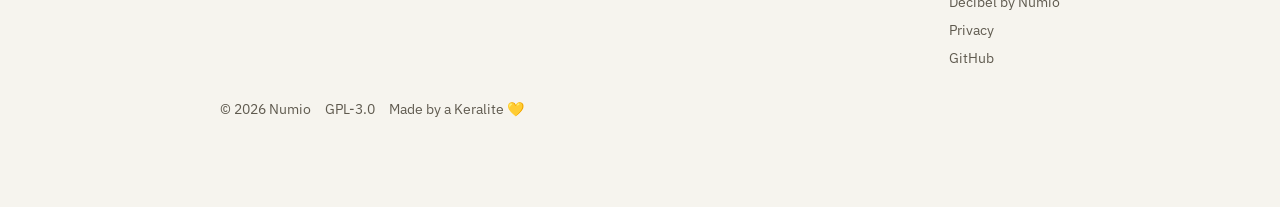
==== commit 19eb6137: "Decibel 1.0.0: own page, download card, nav and footer links Moves Decibel from Coming next to the a" ====
--- a/index.html
+++ b/index.html
@@ -38,6 +38,7 @@
       <a href="/clock/">Clock</a>
       <a href="/ezhuthola/">Ezhuthola</a>
       <a href="/notes/">Notes</a>
+      <a href="/decibel/">Decibel</a>
       <a href="/privacy/">Privacy</a>
     </nav>
   </header>
@@ -116,13 +117,25 @@
           </div>
         </div>
       </article>
+      <article class="app">
+        <img class="icon" src="/assets/img/decibel.webp" alt="Decibel by Numio app icon" width="76" height="76" loading="lazy">
+        <div>
+          <div class="app-head"><h3><a href="/decibel/">Decibel by Numio</a></h3><span class="status live">v1.0.0</span></div>
+          <p>A simple volume booster. Make quiet videos, calls and speakers louder, with one big button and a Quick Settings tile.</p>
+          <p class="diff">No ads and no internet permission. It uses Android’s own loudness effect, so nothing is recorded or sent anywhere.</p>
+          <ul class="feats"><li>One-tap boost</li><li>Up to +24 dB</li><li>Quick Settings tile</li><li>Works in the background</li></ul>
+          <div class="actions">
+            <a class="btn primary" href="https://github.com/rag-creation/numio-decibel/releases/latest" target="_blank" rel="noopener"><svg viewBox="0 0 24 24" fill="none" stroke="currentColor" stroke-width="2.2" stroke-linecap="round" stroke-linejoin="round" aria-hidden="true"><path d="M12 4v11M7 10l5 5 5-5M5 20h14"/></svg>Download APK</a>
+            <a class="btn" href="/decibel/">Details, permissions &amp; checksums</a>
+          </div>
+        </div>
+      </article>
     </div>
   </section>
 
   <section class="block" id="roadmap" aria-labelledby="road-label">
     <h2 class="section-label" id="road-label">Coming next</h2>
     <div class="soon">
-      <article class="app"><div><div class="app-head"><h3>Decibel by Numio</h3><span class="status">In testing</span></div><p>A simple volume booster. Make quiet videos, calls and speakers louder, with no ads and no internet.</p></div></article>
       <article class="app"><div><div class="app-head"><h3>Calendar by Numio</h3><span class="status">Planned</span></div><p>Your existing calendars, plus private events behind a fingerprint lock.</p></div></article>
     </div>
     <p class="note">Want something else built, or one of these sooner? Email <a href="mailto:info@getnumio.org">info@getnumio.org</a>.</p>
@@ -155,6 +168,7 @@
         <a href="/clock/">Clock by Numio</a>
         <a href="/ezhuthola/">Ezhuthola</a>
         <a href="/notes/">Notes by Numio</a>
+        <a href="/decibel/">Decibel by Numio</a>
         <a href="/privacy/">Privacy</a>
         <a href="https://github.com/rag-creation" target="_blank" rel="noopener">GitHub</a>
       </nav>
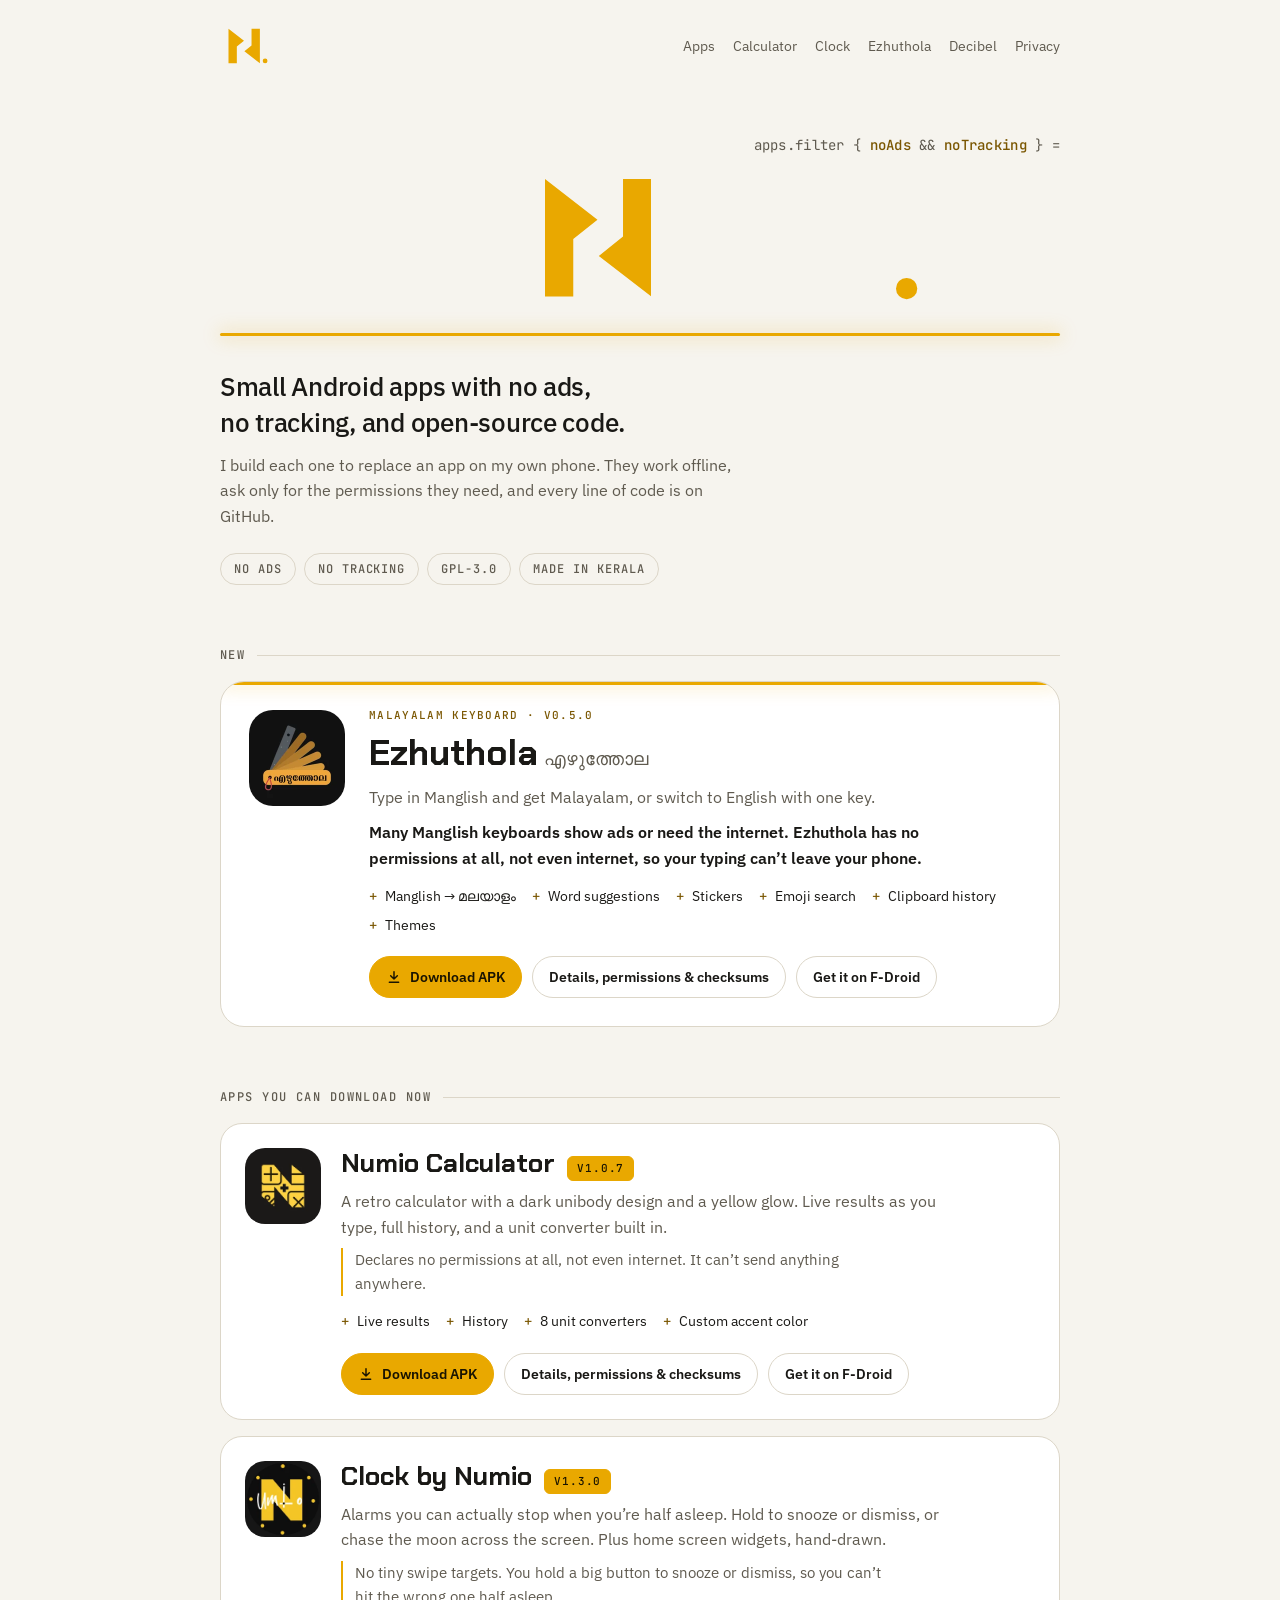
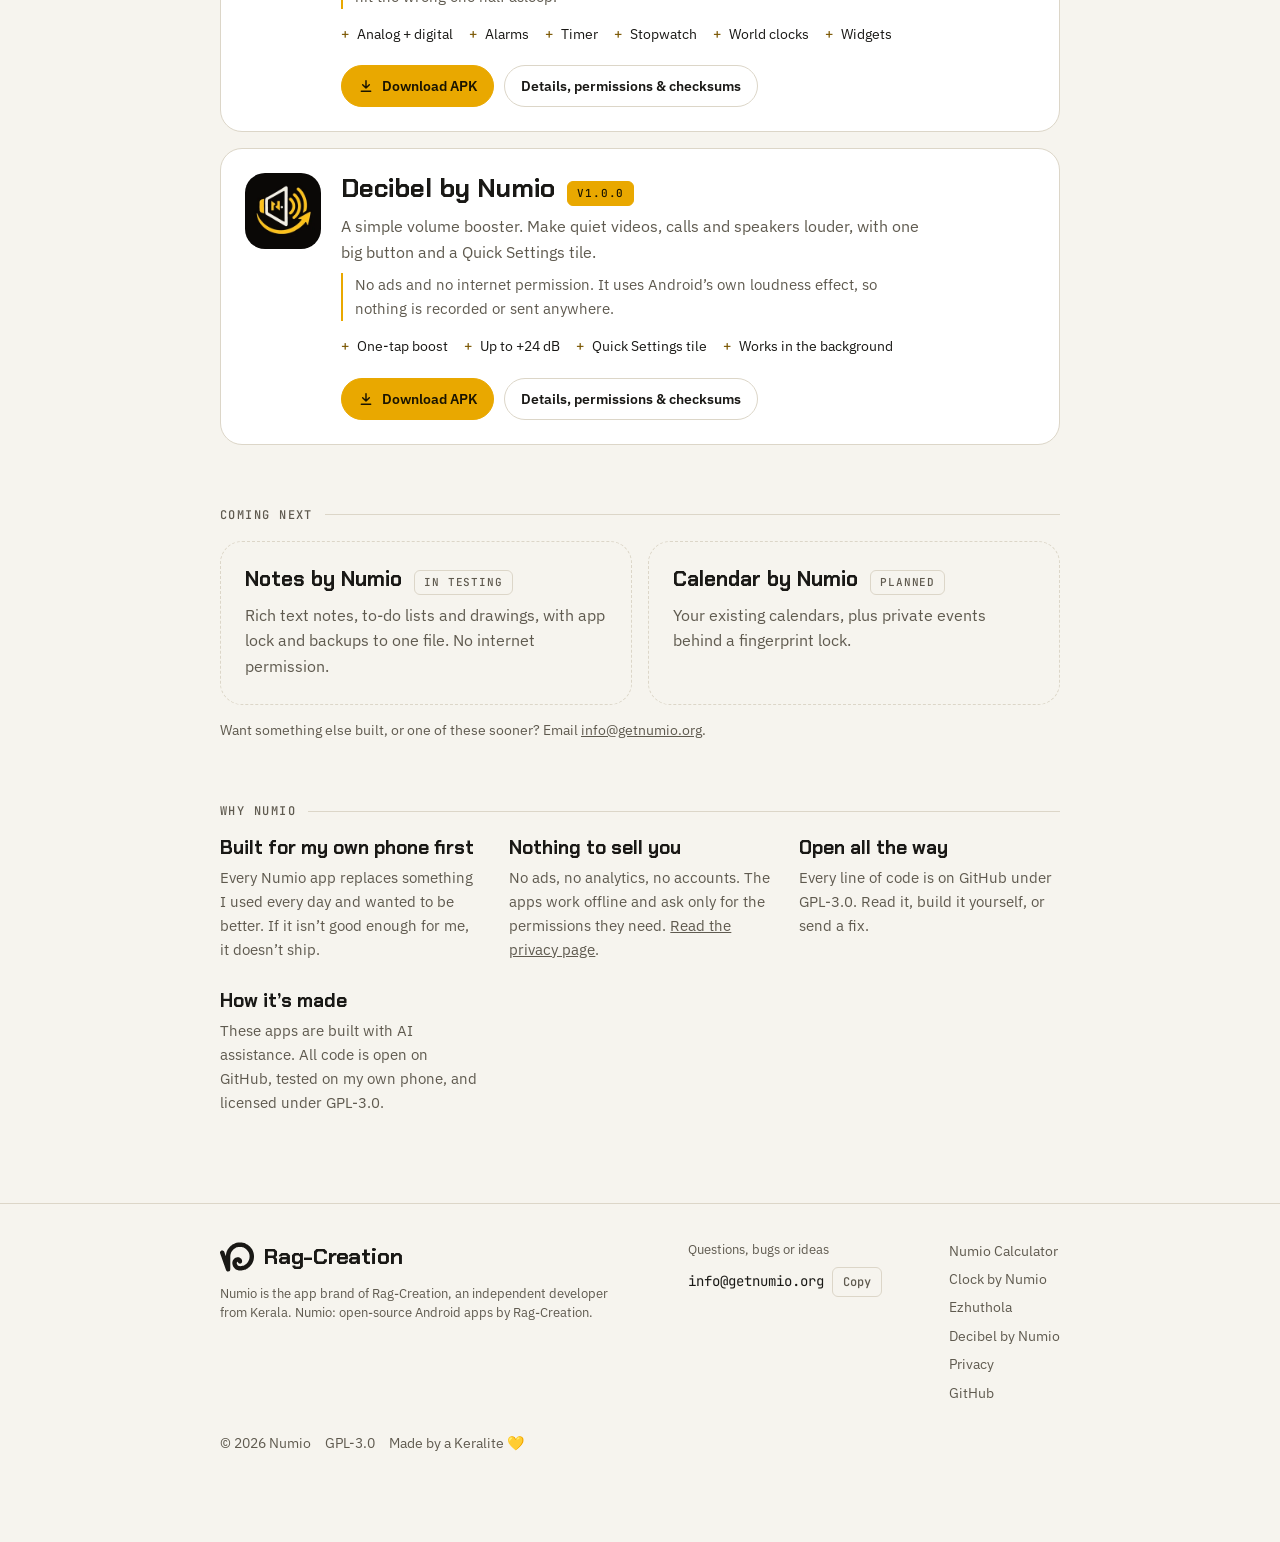
==== commit 36f9b169: "Notes back to Coming next as In testing Removes the Notes download card, page, nav and footer links " ====
--- a/index.html
+++ b/index.html
@@ -37,7 +37,6 @@
       <a href="/calculator/">Calculator</a>
       <a href="/clock/">Clock</a>
       <a href="/ezhuthola/">Ezhuthola</a>
-      <a href="/notes/">Notes</a>
       <a href="/decibel/">Decibel</a>
       <a href="/privacy/">Privacy</a>
     </nav>
@@ -105,19 +104,6 @@
         </div>
       </article>
       <article class="app">
-        <img class="icon" src="/assets/img/notes.webp" alt="Notes by Numio app icon" width="76" height="76" loading="lazy">
-        <div>
-          <div class="app-head"><h3><a href="/notes/">Notes by Numio</a></h3><span class="status live">v1.0.0</span></div>
-          <p>Rich text notes, to-do lists and drawings, sorted into notebooks. Lock the app with your fingerprint, and back everything up to one file.</p>
-          <p class="diff">No internet permission and no account. Your notes never leave your phone.</p>
-          <ul class="feats"><li>Rich text</li><li>To-do lists</li><li>Drawings</li><li>Notebooks</li><li>App lock</li><li>Backup &amp; import</li></ul>
-          <div class="actions">
-            <a class="btn primary" href="https://github.com/rag-creation/numio-notes/releases/latest" target="_blank" rel="noopener"><svg viewBox="0 0 24 24" fill="none" stroke="currentColor" stroke-width="2.2" stroke-linecap="round" stroke-linejoin="round" aria-hidden="true"><path d="M12 4v11M7 10l5 5 5-5M5 20h14"/></svg>Download APK</a>
-            <a class="btn" href="/notes/">Details, permissions &amp; checksums</a>
-          </div>
-        </div>
-      </article>
-      <article class="app">
         <img class="icon" src="/assets/img/decibel.webp" alt="Decibel by Numio app icon" width="76" height="76" loading="lazy">
         <div>
           <div class="app-head"><h3><a href="/decibel/">Decibel by Numio</a></h3><span class="status live">v1.0.0</span></div>
@@ -136,6 +122,7 @@
   <section class="block" id="roadmap" aria-labelledby="road-label">
     <h2 class="section-label" id="road-label">Coming next</h2>
     <div class="soon">
+      <article class="app"><div><div class="app-head"><h3>Notes by Numio</h3><span class="status">In testing</span></div><p>Rich text notes, to-do lists and drawings, with app lock and backups to one file. No internet permission.</p></div></article>
       <article class="app"><div><div class="app-head"><h3>Calendar by Numio</h3><span class="status">Planned</span></div><p>Your existing calendars, plus private events behind a fingerprint lock.</p></div></article>
     </div>
     <p class="note">Want something else built, or one of these sooner? Email <a href="mailto:info@getnumio.org">info@getnumio.org</a>.</p>
@@ -167,7 +154,6 @@
         <a href="/calculator/">Numio Calculator</a>
         <a href="/clock/">Clock by Numio</a>
         <a href="/ezhuthola/">Ezhuthola</a>
-        <a href="/notes/">Notes by Numio</a>
         <a href="/decibel/">Decibel by Numio</a>
         <a href="/privacy/">Privacy</a>
         <a href="https://github.com/rag-creation" target="_blank" rel="noopener">GitHub</a>
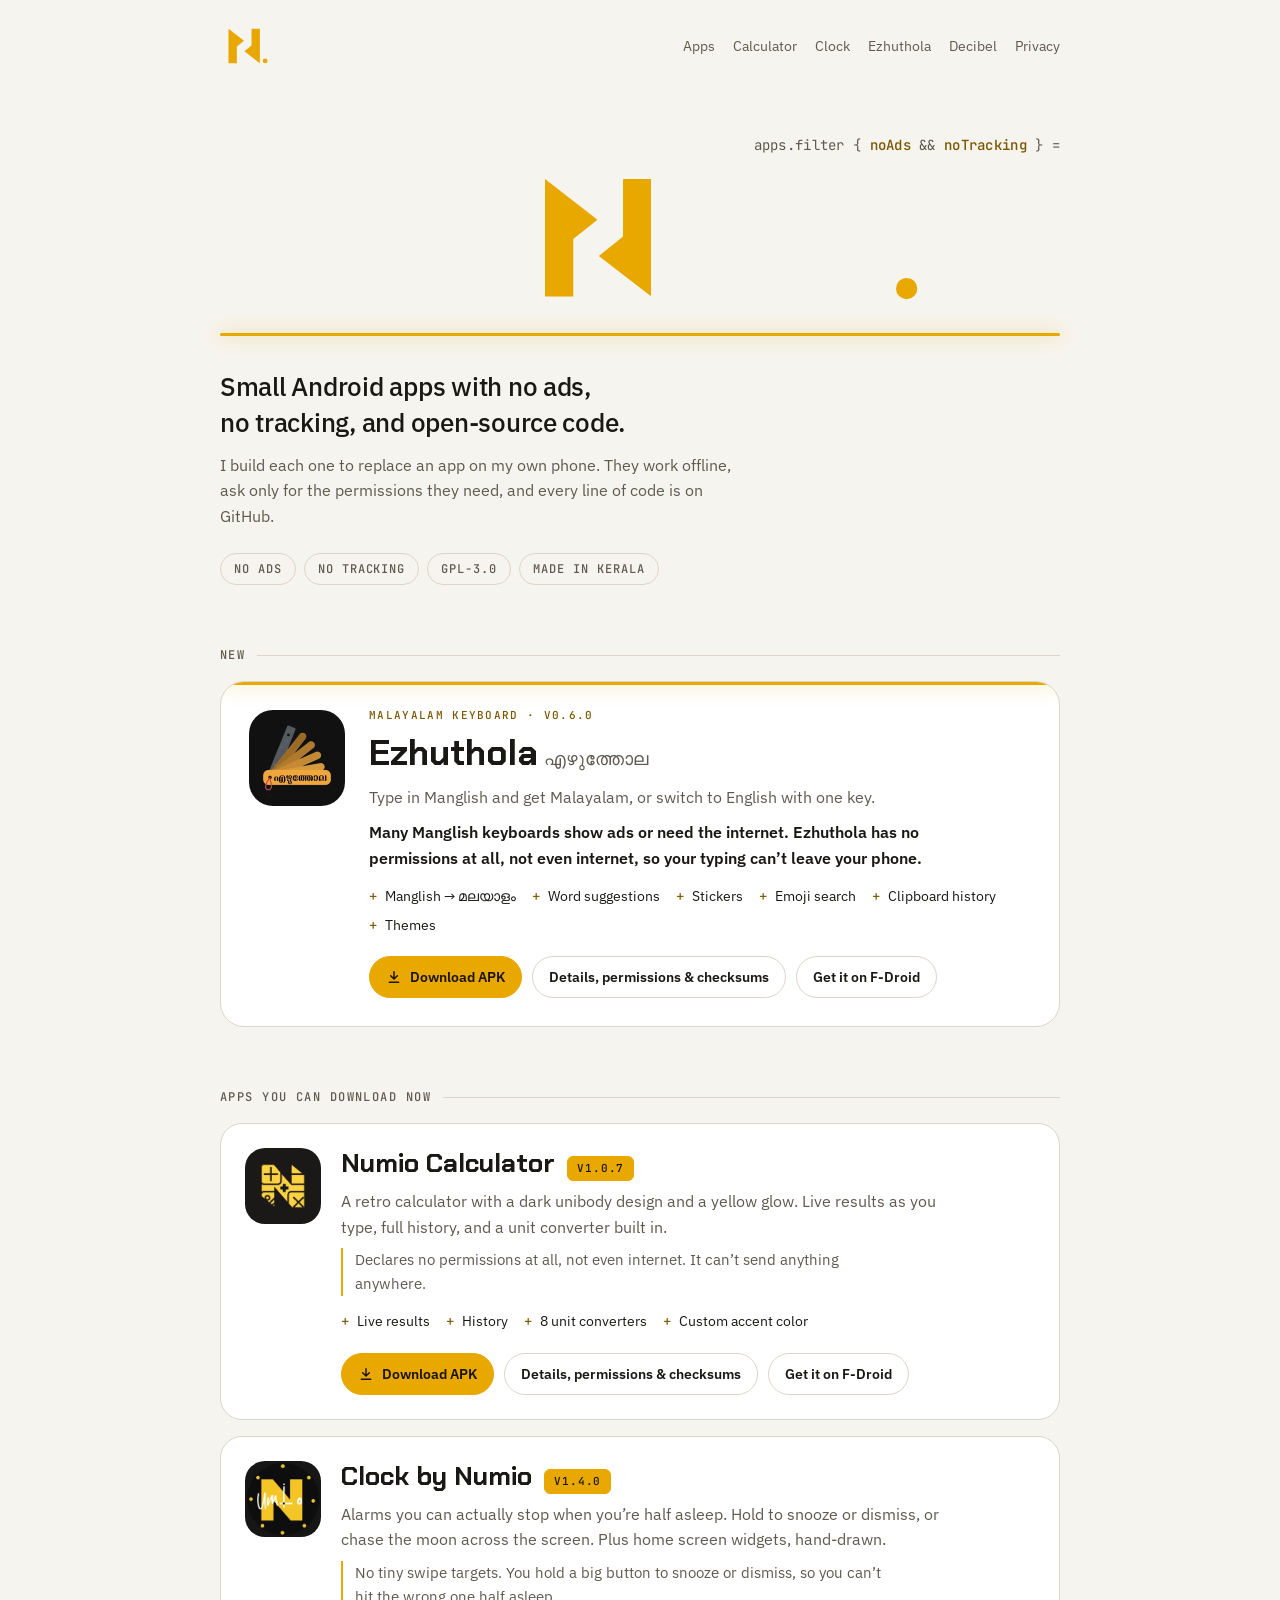
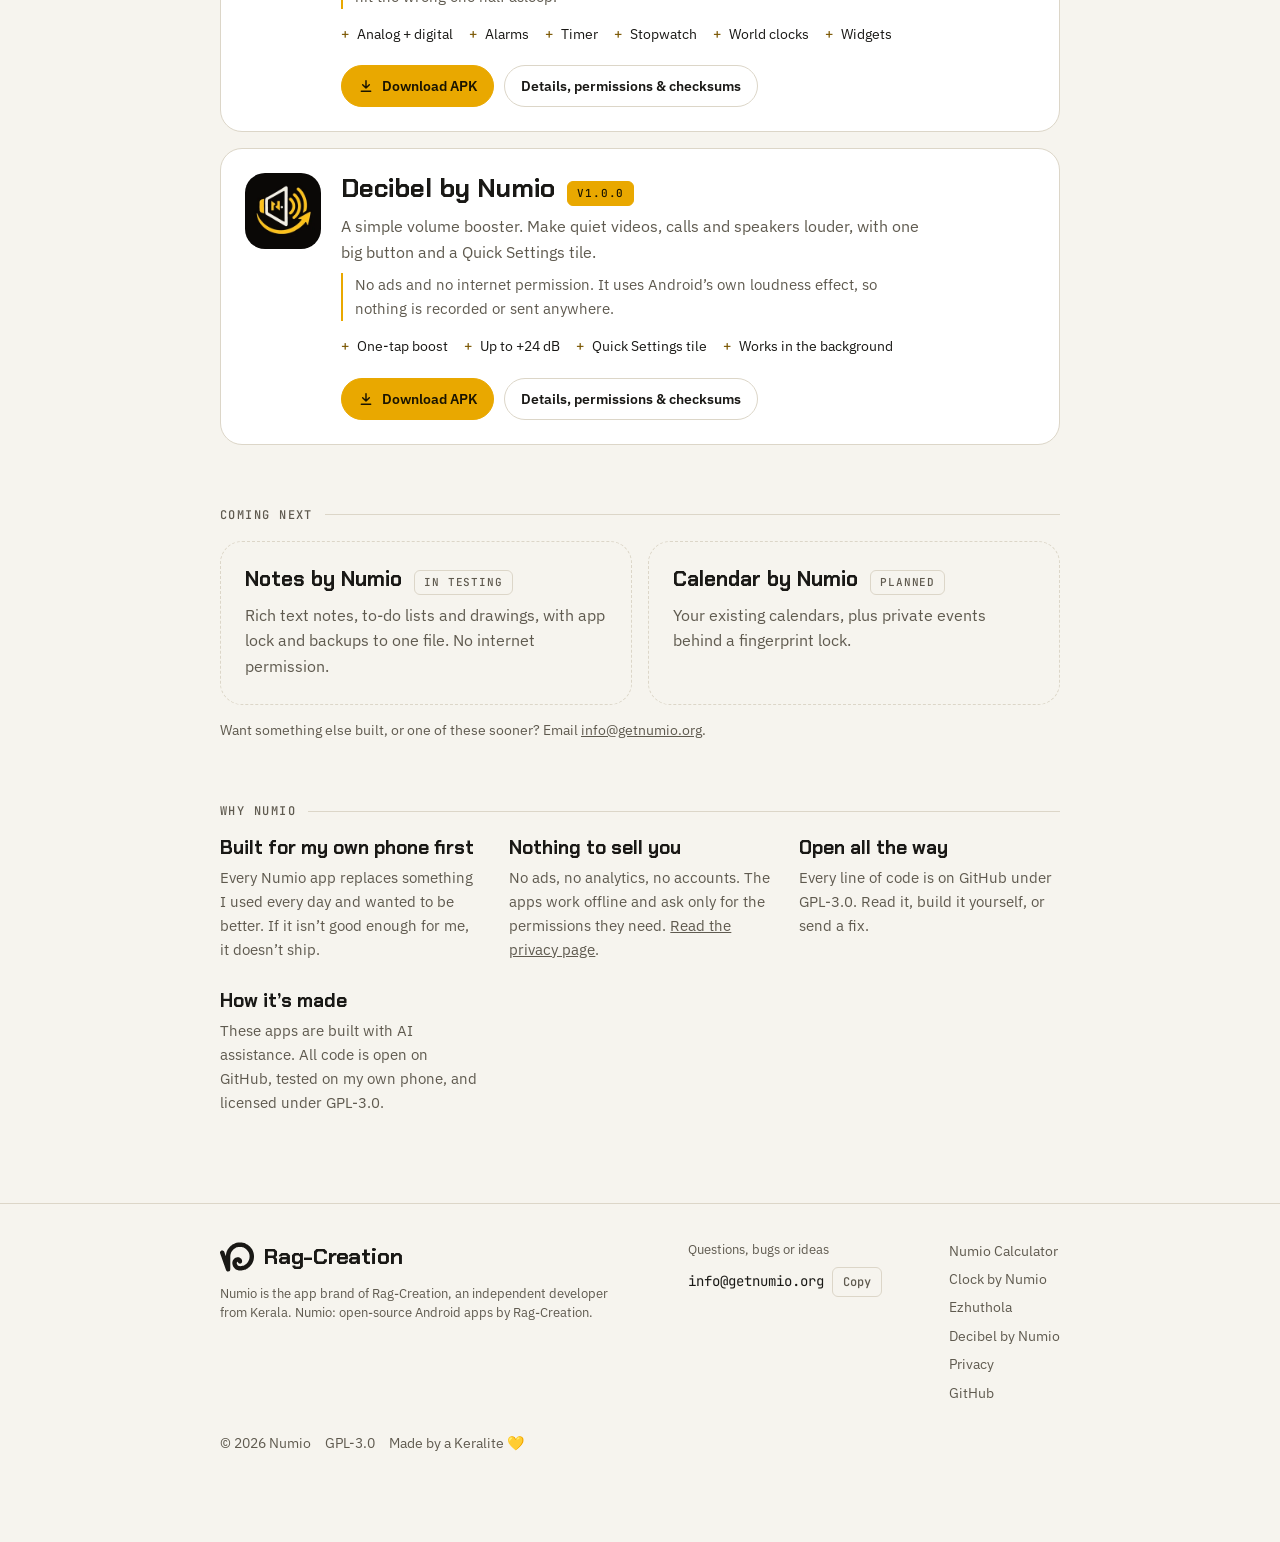
==== commit 30bb01cd: "Ezhuthola 0.6.0, Clock 1.4.0" ====
--- a/index.html
+++ b/index.html
@@ -58,7 +58,7 @@
     <article class="flagship">
       <img src="/assets/img/ezhuthola.webp" alt="Ezhuthola app icon: a palm leaf with the letter ഴ" width="96" height="96" loading="lazy">
       <div>
-        <span class="eyebrow">Malayalam keyboard · v0.5.0</span>
+        <span class="eyebrow">Malayalam keyboard · v0.6.0</span>
         <h3>Ezhuthola<span class="ml" lang="ml">എഴുത്തോല</span></h3>
         <p>Type in Manglish and get Malayalam, or switch to English with one key.</p>
         <p><strong>Many Manglish keyboards show ads or need the internet. Ezhuthola has no permissions at all, not even internet, so your typing can’t leave your phone.</strong></p>
@@ -92,7 +92,7 @@
       <article class="app">
         <img class="icon" src="/assets/img/clock.webp" alt="Clock by Numio app icon" width="76" height="76" loading="lazy">
         <div>
-          <div class="app-head"><h3><a href="/clock/">Clock by Numio</a></h3><span class="status live">v1.3.0</span></div>
+          <div class="app-head"><h3><a href="/clock/">Clock by Numio</a></h3><span class="status live">v1.4.0</span></div>
           <p>Alarms you can actually stop when you’re half asleep. Hold to snooze or dismiss, or chase the moon across the screen. Plus home screen widgets, hand-drawn.</p>
           <p class="diff">No tiny swipe targets. You hold a big button to snooze or dismiss, so you can’t hit the wrong one half asleep.</p>
           <ul class="feats"><li>Analog + digital</li><li>Alarms</li><li>Timer</li><li>Stopwatch</li><li>World clocks</li><li>Widgets</li></ul>
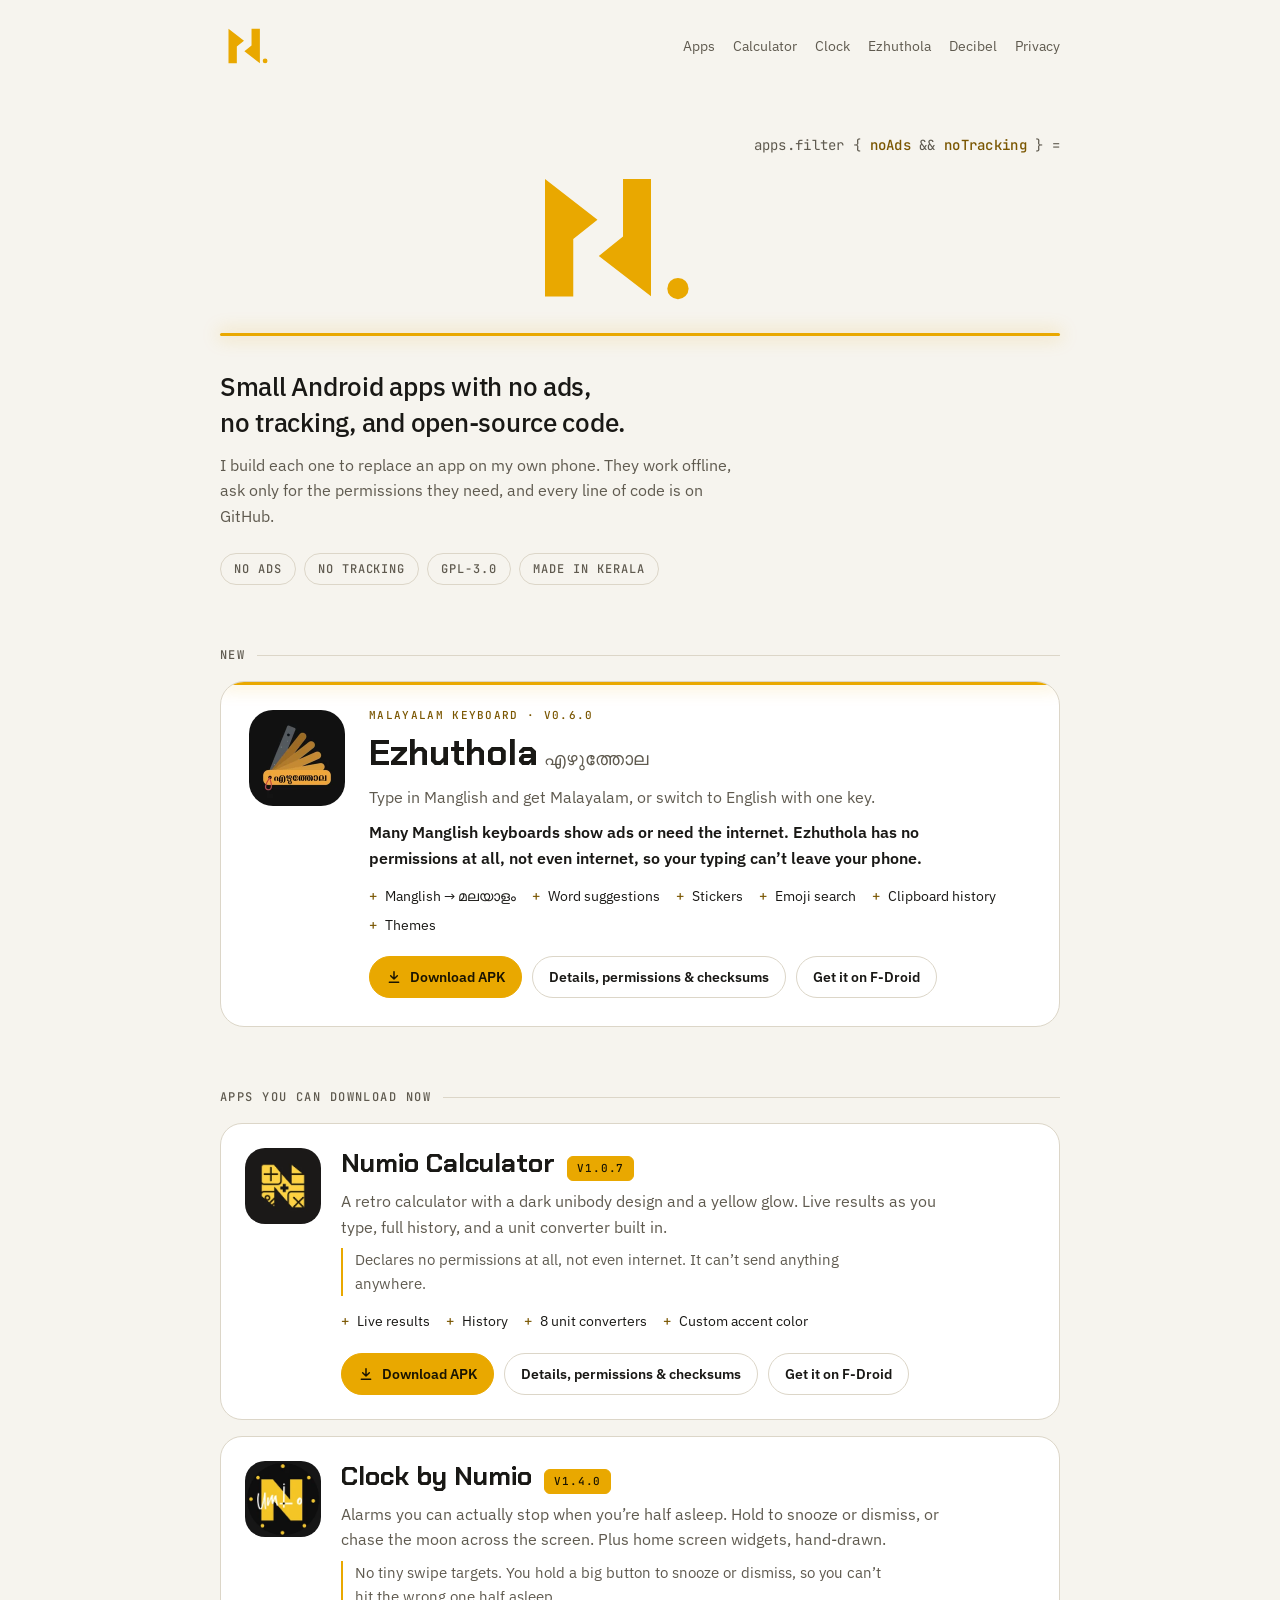
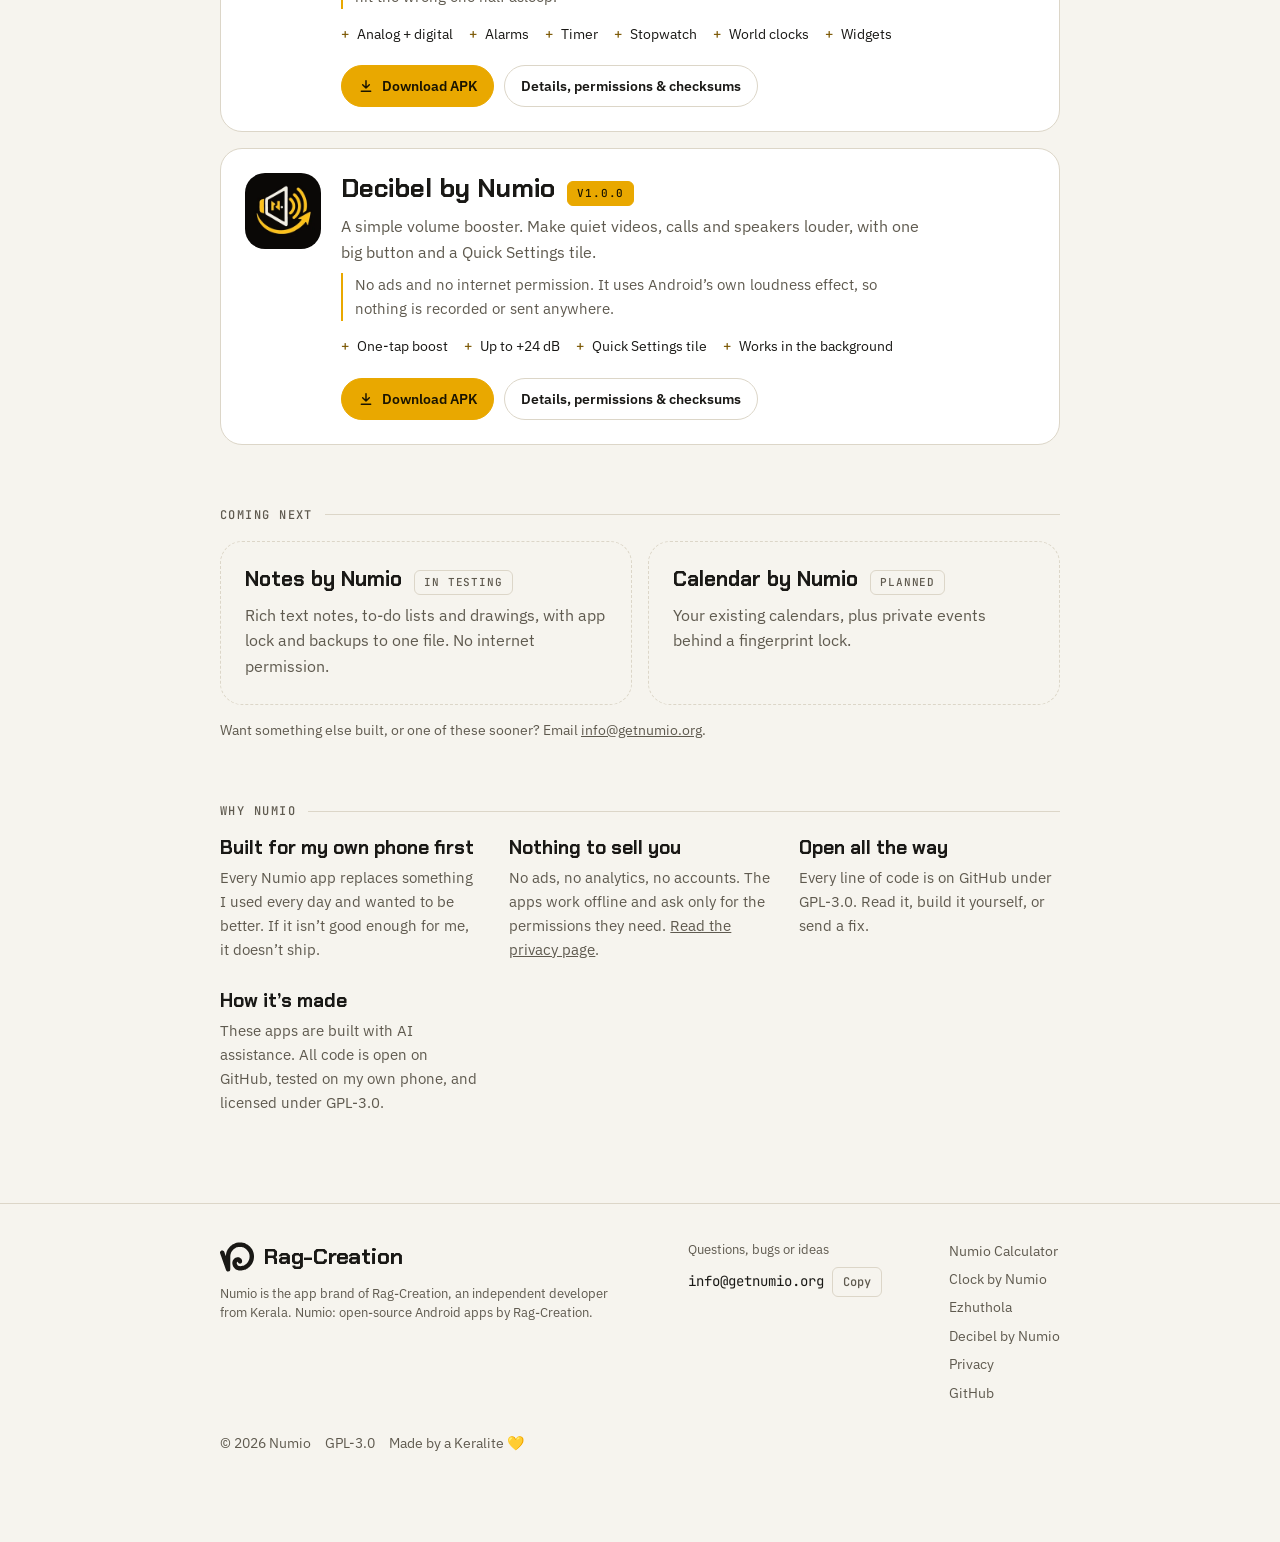
==== commit 40752be3: "Add Content-Security-Policy to every page Only scripts, fonts and images from getnumio.org itself ca" ====
--- a/index.html
+++ b/index.html
@@ -2,6 +2,7 @@
 <html lang="en">
 <head>
 <meta charset="utf-8">
+<meta http-equiv="Content-Security-Policy" content="default-src 'self'; script-src 'self'; style-src 'self' 'unsafe-inline'; img-src 'self' data:; font-src 'self'; connect-src 'none'; object-src 'none'; base-uri 'self'; form-action 'none'">
 <meta name="viewport" content="width=device-width, initial-scale=1, viewport-fit=cover">
 <title>Numio: open-source Android apps with no ads</title>
 <meta name="description" content="Numio makes small, open-source Android apps with no ads and no tracking: Numio Calculator, Clock by Numio, Notes by Numio, and Ezhuthola, a Malayalam keyboard. By Rag-Creation.">
